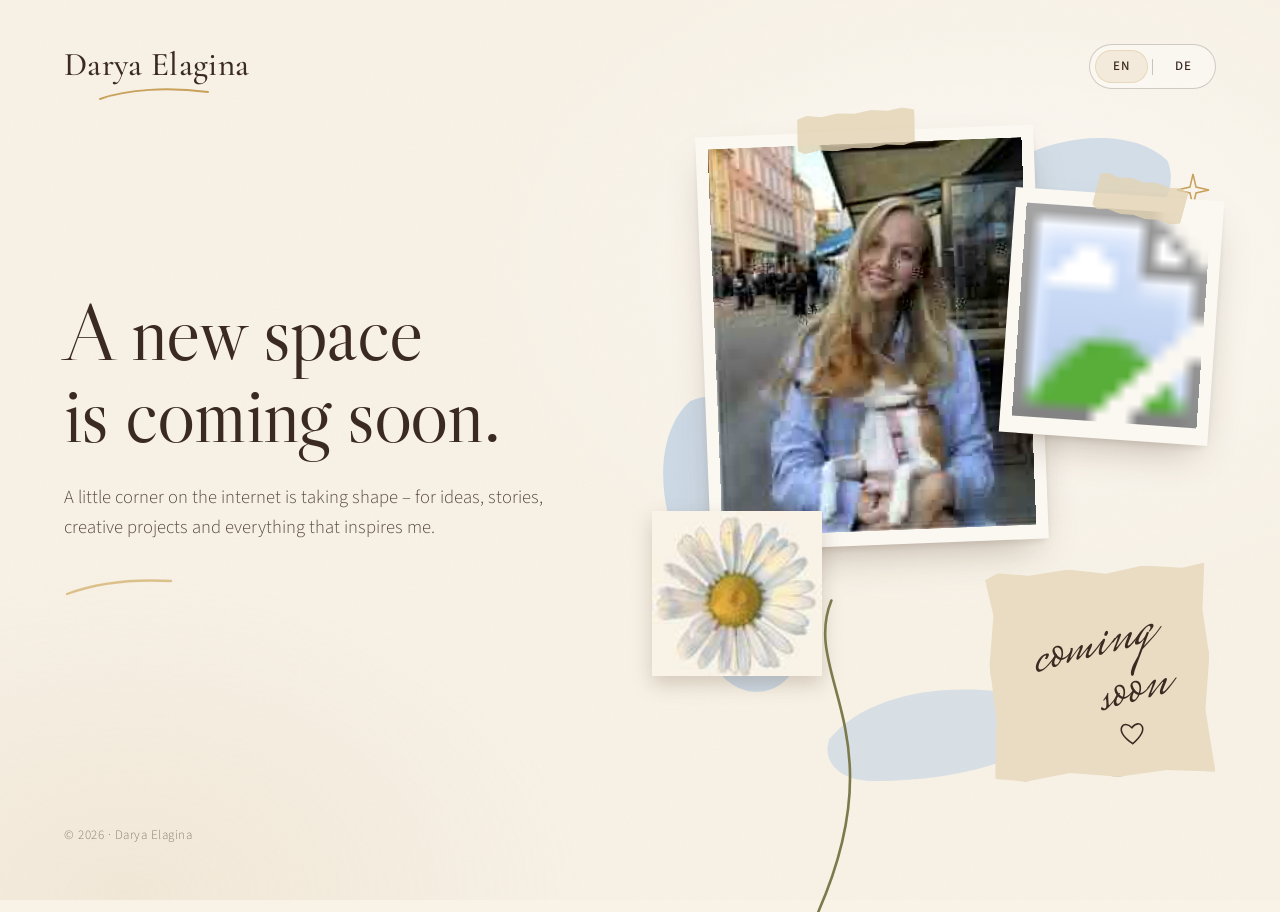
==== public/index.html @ 8dfcab56 "Use embedded SVG image assets" ====
<!doctype html>
<html lang="en">
<head>
<meta charset="utf-8">
<meta name="viewport" content="width=device-width,initial-scale=1">
<title>Darya Elagina — Coming soon</title>
<meta name="description" content="A new space by Darya Elagina is coming soon.">
<link rel="preconnect" href="https://fonts.googleapis.com">
<link rel="preconnect" href="https://fonts.gstatic.com" crossorigin>
<link href="https://fonts.googleapis.com/css2?family=Cormorant+Garamond:ital,wght@0,400;0,500;1,400&family=Libre+Caslon+Display&family=Mrs+Saint+Delafield&family=Source+Sans+3:wght@300;400;500&display=swap" rel="stylesheet">
<style>
:root{--paper:#f8f2e7;--paper2:#f3eadb;--ink:#3b2a22;--soft:#5a4a40;--gold:#c8a15a;--sky:#b9cde3;--kraft:#eadcc2;--shadow:0 18px 40px -14px rgba(70,45,25,.35),0 4px 10px -4px rgba(70,45,25,.18)}
*{box-sizing:border-box;margin:0;padding:0}html,body{min-height:100%}body{background:var(--paper);color:var(--ink);font-family:"Source Sans 3",system-ui,sans-serif;font-weight:300;overflow-x:hidden}body:before{content:"";position:fixed;inset:0;pointer-events:none;opacity:.45;background-image:url("data:image/svg+xml;utf8,<svg xmlns='http://www.w3.org/2000/svg' width='220' height='220'><filter id='n'><feTurbulence type='fractalNoise' baseFrequency='.85' numOctaves='3'/><feColorMatrix values='0 0 0 0 .45 0 0 0 0 .36 0 0 0 0 .26 0 0 0 .08 0'/></filter><rect width='100%' height='100%' filter='url(%23n)'/></svg>")}body:after{content:"";position:fixed;inset:0;pointer-events:none;background:radial-gradient(900px 600px at 78% 30%,rgba(255,255,255,.55),transparent 60%),radial-gradient(700px 500px at 10% 100%,rgba(214,190,150,.18),transparent 65%)}
.page{position:relative;z-index:1;min-height:100vh;max-width:1440px;margin:0 auto;padding:44px clamp(16px,5vw,72px) 56px;display:grid;grid-template-columns:minmax(0,1fr) minmax(0,1.05fr);grid-template-rows:auto 1fr auto;column-gap:clamp(24px,4vw,64px)}
header{grid-column:1/-1;display:flex;justify-content:space-between;align-items:flex-start}.logo{position:relative;font-family:"Cormorant Garamond",serif;font-weight:500;font-size:clamp(26px,2.6vw,36px);letter-spacing:.01em;color:var(--ink);text-decoration:none;display:inline-block;padding-bottom:18px}.logo svg{position:absolute;left:34px;bottom:0;width:112px;height:18px}.lang{display:flex;align-items:center;gap:4px;border:1px solid rgba(59,42,34,.22);border-radius:999px;padding:5px;background:rgba(255,255,255,.35);backdrop-filter:blur(4px)}.lang button{font:500 13px/1 "Source Sans 3",sans-serif;letter-spacing:.08em;color:var(--ink);background:transparent;border:0;border-radius:999px;padding:10px 18px;cursor:pointer}.lang button[aria-pressed="true"]{background:var(--paper2);box-shadow:inset 0 0 0 1px rgba(200,161,90,.25)}.sep{width:1px;height:16px;background:rgba(59,42,34,.25)}
.copy{align-self:center;padding:40px 0 60px;max-width:600px}h1{font-family:"Libre Caslon Display","Cormorant Garamond",serif;font-weight:400;font-size:clamp(46px,6.3vw,94px);line-height:1.02;letter-spacing:-.015em}.lead{margin-top:28px;font-size:clamp(17px,1.45vw,21px);line-height:1.6;color:var(--soft);max-width:30em}.swash{display:block;margin-top:34px;width:110px;height:22px}
.collage{position:relative;min-height:640px;align-self:stretch}.wash{position:absolute;pointer-events:none;filter:blur(.4px)}.wash.w1{left:0;top:40%;width:34%;height:46%}.wash.w2{right:6%;top:3%;width:40%;height:34%}.wash.w3{left:30%;bottom:2%;width:46%;height:18%}.photo{position:absolute;background:#fbf8f2;padding:12px 12px 14px;box-shadow:var(--shadow);transition:transform .4s ease}.photo:hover{transform:rotate(0deg) translateY(-5px)}.photo img{display:block;width:100%;height:100%;object-fit:cover}.photo.main{left:9%;top:4%;width:60%;aspect-ratio:525/643;transform:rotate(-2.2deg)}.photo.side{right:0;top:13%;width:37%;aspect-ratio:528/620;transform:rotate(4deg);z-index:2}.tape{position:absolute;height:38px;width:120px;background:rgba(226,211,178,.78);z-index:3;clip-path:polygon(2% 8%,10% 0,22% 7%,36% 1%,50% 6%,64% 0,78% 6%,90% 1%,100% 9%,98% 92%,88% 100%,74% 94%,60% 100%,46% 95%,32% 100%,18% 94%,6% 100%,0 90%)}.photo.main .tape{top:-20px;left:30%;transform:rotate(-3deg)}.photo.side .tape{top:-16px;right:18%;width:92px;transform:rotate(8deg)}
.note{position:absolute;right:1%;bottom:4%;width:34%;min-width:220px;aspect-ratio:1.05/1;background:var(--kraft);z-index:1;clip-path:polygon(0 3%,6% 0,20% 2%,38% 0,55% 3%,72% 0,90% 2%,100% 0,98% 22%,100% 45%,97% 70%,100% 100%,78% 98%,56% 100%,34% 97%,14% 100%,0 98%,2% 70%,0 44%,3% 20%);transform:rotate(-3deg);box-shadow:var(--shadow);display:flex;align-items:center;justify-content:center}.script{font-family:"Mrs Saint Delafield",cursive;font-size:clamp(58px,5.4vw,86px);line-height:.78;transform:rotate(-12deg);text-align:center}.script span{display:block}.script span+span{padding-left:.8em}.heart{position:absolute;right:30%;bottom:13%;width:30px;height:30px}.daisy{position:absolute;left:0;top:58%;width:170px;z-index:4;pointer-events:none}.daisy img{width:100%;display:block;filter:drop-shadow(0 8px 10px rgba(80,60,30,.22))}.stem{position:absolute;left:48%;top:52%;width:130%;height:190%;z-index:1;overflow:visible}.sparkle{position:absolute;right:1%;top:10%;width:34px;height:34px}
footer{grid-column:1/-1;align-self:end;font-size:13px;letter-spacing:.04em;color:rgba(59,42,34,.55);padding-top:20px}@media(max-width:1000px){.page{grid-template-columns:1fr;grid-template-rows:auto auto auto auto}.copy{padding:48px 0 24px;max-width:none}.collage{min-height:0;aspect-ratio:1/1.02;margin-top:10px}}@media(max-width:600px){.page{padding:24px 16px 32px}.lang button{padding:9px 14px}.logo svg{left:24px;width:90px}.collage{aspect-ratio:1/1.35}.photo.main{left:0;top:4%;width:72%}.photo.side{width:46%;top:30%}.note{width:52%;min-width:0;right:0;bottom:2%}.script{font-size:48px}.daisy{left:-2%;top:60%;width:110px}.wash.w1{left:-6%;width:50%}.sparkle{top:26%}}
</style></head><body><div class="page" id="page"><header><a class="logo" href="#" aria-label="Darya Elagina">Darya Elagina<svg viewBox="0 0 112 18" aria-hidden="true"><path d="M2 14 C30 4 70 2 110 7" fill="none" stroke="#c8a15a" stroke-width="2" stroke-linecap="round"/></svg></a><div class="lang" role="group" aria-label="Language"><button type="button" data-lang="en" aria-pressed="true">EN</button><span class="sep"></span><button type="button" data-lang="de" aria-pressed="false">DE</button></div></header><main class="copy"><h1 data-i18n="title">A new space<br>is coming soon.</h1><p class="lead" data-i18n="lead">A little corner on the internet is taking shape – for ideas, stories, creative projects and everything that inspires me.</p><svg class="swash" viewBox="0 0 110 22" aria-hidden="true"><path d="M3 18 C35 6 70 3 107 5" fill="none" stroke="#dcc08a" stroke-width="2.4" stroke-linecap="round"/></svg></main><section class="collage" aria-label="Photos"><svg class="wash w1" viewBox="0 0 300 380" preserveAspectRatio="none" aria-hidden="true"><path fill="#b9cde3" fill-opacity=".7" d="M60 20 C120 0 170 40 150 110 C135 170 210 220 230 290 C245 350 170 380 120 350 C70 320 90 250 50 200 C10 150 0 60 60 20Z"/></svg><svg class="wash w2" viewBox="0 0 300 260" preserveAspectRatio="none" aria-hidden="true"><path fill="#b9cde3" fill-opacity=".6" d="M40 60 C110 10 230 0 280 40 C300 80 250 120 200 140 C140 165 110 230 60 220 C20 210 0 110 40 60Z"/></svg><svg class="wash w3" viewBox="0 0 300 120" preserveAspectRatio="none" aria-hidden="true"><path fill="#b9cde3" fill-opacity=".5" d="M10 70 C60 20 180 10 290 40 C260 90 160 110 60 110 C20 110 0 90 10 70Z"/></svg><figure class="photo main"><span class="tape"></span><img src="./assets/img/photo-1.svg" alt="Darya with her dog in a city café"></figure><figure class="photo side"><span class="tape"></span><img src="./assets/img/photo-2.svg" alt="Darya in sunglasses"></figure><div class="note"><div class="script"><span data-i18n="note1">coming</span><span data-i18n="note2">soon</span></div><svg class="heart" viewBox="0 0 32 32" aria-hidden="true"><path d="M16 27 C6 19 3 14 5 9 C7 5 12 5 16 10 C20 5 25 5 27 9 C29 14 26 19 16 27Z" fill="none" stroke="#3b2a22" stroke-width="1.7"/></svg></div><div class="daisy"><img src="./assets/img/photo-3.svg" alt=""><svg class="stem" viewBox="0 0 220 360" aria-hidden="true"><path d="M95 4 C60 90 170 155 80 360" fill="none" stroke="#7c7a4d" stroke-width="3" stroke-linecap="round"/></svg></div><svg class="sparkle" viewBox="0 0 34 34" aria-hidden="true"><path d="M17 1 L20 14 L33 17 L20 20 L17 33 L14 20 L1 17 L14 14Z" fill="none" stroke="#c8a15a" stroke-width="1.5"/></svg></section><footer>© 2026 · Darya Elagina</footer></div><script>const t={en:{title:'A new space<br>is coming soon.',lead:'A little corner on the internet is taking shape – for ideas, stories, creative projects and everything that inspires me.',note1:'coming',note2:'soon'},de:{title:'Ein neuer Ort<br>entsteht gerade.',lead:'Eine kleine Ecke im Internet nimmt Form an – für Ideen, Geschichten, kreative Projekte und alles, was mich inspiriert.',note1:'bald',note2:'online'}};const p=document.getElementById('page');document.querySelectorAll('[data-lang]').forEach(b=>b.onclick=()=>{const l=b.dataset.lang;document.documentElement.lang=l;document.querySelectorAll('[data-lang]').forEach(x=>x.setAttribute('aria-pressed',x===b?'true':'false'));document.querySelectorAll('[data-i18n]').forEach(n=>{const k=n.dataset.i18n;if(t[l][k])n.innerHTML=t[l][k]})});</script></body></html>
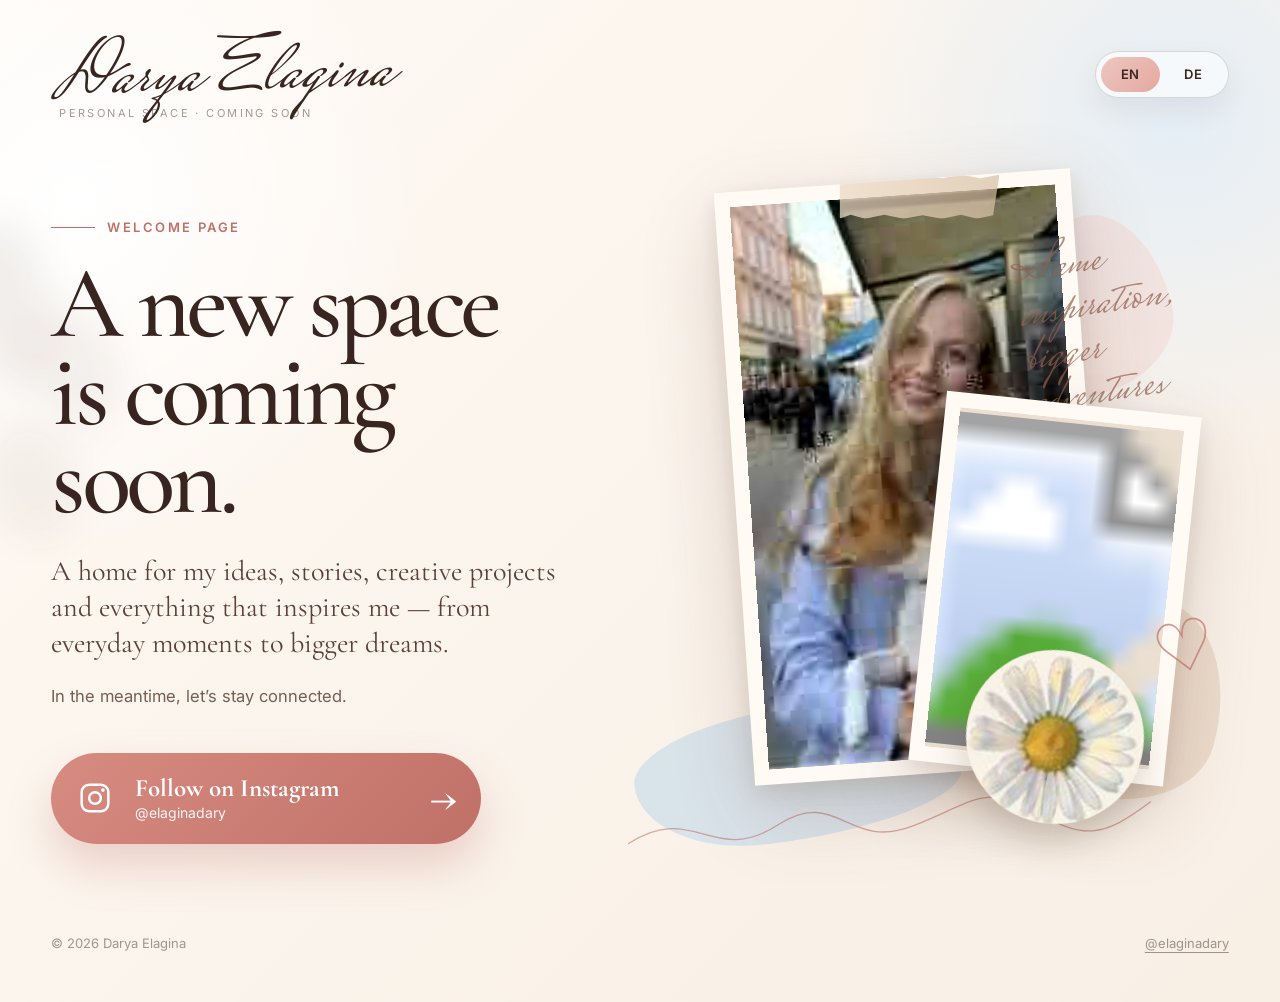
==== commit 91ababf5: "Publish new Darya Elagina welcome page" ====
--- a/public/index.html
+++ b/public/index.html
@@ -1,20 +1,16 @@
 <!doctype html>
-<html lang="en">
+<html lang='en'>
 <head>
-<meta charset="utf-8">
-<meta name="viewport" content="width=device-width,initial-scale=1">
+<meta charset='utf-8'>
+<meta name='viewport' content='width=device-width,initial-scale=1,viewport-fit=cover'>
 <title>Darya Elagina — Coming soon</title>
-<meta name="description" content="A new space by Darya Elagina is coming soon.">
-<link rel="preconnect" href="https://fonts.googleapis.com">
-<link rel="preconnect" href="https://fonts.gstatic.com" crossorigin>
-<link href="https://fonts.googleapis.com/css2?family=Cormorant+Garamond:ital,wght@0,400;0,500;1,400&family=Libre+Caslon+Display&family=Mrs+Saint+Delafield&family=Source+Sans+3:wght@300;400;500&display=swap" rel="stylesheet">
+<meta name='description' content='A new personal space by Darya Elagina is coming soon. Follow @elaginadary on Instagram.'>
+<meta name='theme-color' content='#fbf4ec'>
+<link rel='canonical' href='https://elaginadary.com/'>
+<link rel='preconnect' href='https://fonts.googleapis.com'>
+<link rel='preconnect' href='https://fonts.gstatic.com' crossorigin>
+<link href='https://fonts.googleapis.com/css2?family=Cormorant+Garamond:wght@400;500;600&family=Inter:wght@400;500;600&family=Mrs+Saint+Delafield&display=swap' rel='stylesheet'>
 <style>
-:root{--paper:#f8f2e7;--paper2:#f3eadb;--ink:#3b2a22;--soft:#5a4a40;--gold:#c8a15a;--sky:#b9cde3;--kraft:#eadcc2;--shadow:0 18px 40px -14px rgba(70,45,25,.35),0 4px 10px -4px rgba(70,45,25,.18)}
-*{box-sizing:border-box;margin:0;padding:0}html,body{min-height:100%}body{background:var(--paper);color:var(--ink);font-family:"Source Sans 3",system-ui,sans-serif;font-weight:300;overflow-x:hidden}body:before{content:"";position:fixed;inset:0;pointer-events:none;opacity:.45;background-image:url("data:image/svg+xml;utf8,<svg xmlns='http://www.w3.org/2000/svg' width='220' height='220'><filter id='n'><feTurbulence type='fractalNoise' baseFrequency='.85' numOctaves='3'/><feColorMatrix values='0 0 0 0 .45 0 0 0 0 .36 0 0 0 0 .26 0 0 0 .08 0'/></filter><rect width='100%' height='100%' filter='url(%23n)'/></svg>")}body:after{content:"";position:fixed;inset:0;pointer-events:none;background:radial-gradient(900px 600px at 78% 30%,rgba(255,255,255,.55),transparent 60%),radial-gradient(700px 500px at 10% 100%,rgba(214,190,150,.18),transparent 65%)}
-.page{position:relative;z-index:1;min-height:100vh;max-width:1440px;margin:0 auto;padding:44px clamp(16px,5vw,72px) 56px;display:grid;grid-template-columns:minmax(0,1fr) minmax(0,1.05fr);grid-template-rows:auto 1fr auto;column-gap:clamp(24px,4vw,64px)}
-header{grid-column:1/-1;display:flex;justify-content:space-between;align-items:flex-start}.logo{position:relative;font-family:"Cormorant Garamond",serif;font-weight:500;font-size:clamp(26px,2.6vw,36px);letter-spacing:.01em;color:var(--ink);text-decoration:none;display:inline-block;padding-bottom:18px}.logo svg{position:absolute;left:34px;bottom:0;width:112px;height:18px}.lang{display:flex;align-items:center;gap:4px;border:1px solid rgba(59,42,34,.22);border-radius:999px;padding:5px;background:rgba(255,255,255,.35);backdrop-filter:blur(4px)}.lang button{font:500 13px/1 "Source Sans 3",sans-serif;letter-spacing:.08em;color:var(--ink);background:transparent;border:0;border-radius:999px;padding:10px 18px;cursor:pointer}.lang button[aria-pressed="true"]{background:var(--paper2);box-shadow:inset 0 0 0 1px rgba(200,161,90,.25)}.sep{width:1px;height:16px;background:rgba(59,42,34,.25)}
-.copy{align-self:center;padding:40px 0 60px;max-width:600px}h1{font-family:"Libre Caslon Display","Cormorant Garamond",serif;font-weight:400;font-size:clamp(46px,6.3vw,94px);line-height:1.02;letter-spacing:-.015em}.lead{margin-top:28px;font-size:clamp(17px,1.45vw,21px);line-height:1.6;color:var(--soft);max-width:30em}.swash{display:block;margin-top:34px;width:110px;height:22px}
-.collage{position:relative;min-height:640px;align-self:stretch}.wash{position:absolute;pointer-events:none;filter:blur(.4px)}.wash.w1{left:0;top:40%;width:34%;height:46%}.wash.w2{right:6%;top:3%;width:40%;height:34%}.wash.w3{left:30%;bottom:2%;width:46%;height:18%}.photo{position:absolute;background:#fbf8f2;padding:12px 12px 14px;box-shadow:var(--shadow);transition:transform .4s ease}.photo:hover{transform:rotate(0deg) translateY(-5px)}.photo img{display:block;width:100%;height:100%;object-fit:cover}.photo.main{left:9%;top:4%;width:60%;aspect-ratio:525/643;transform:rotate(-2.2deg)}.photo.side{right:0;top:13%;width:37%;aspect-ratio:528/620;transform:rotate(4deg);z-index:2}.tape{position:absolute;height:38px;width:120px;background:rgba(226,211,178,.78);z-index:3;clip-path:polygon(2% 8%,10% 0,22% 7%,36% 1%,50% 6%,64% 0,78% 6%,90% 1%,100% 9%,98% 92%,88% 100%,74% 94%,60% 100%,46% 95%,32% 100%,18% 94%,6% 100%,0 90%)}.photo.main .tape{top:-20px;left:30%;transform:rotate(-3deg)}.photo.side .tape{top:-16px;right:18%;width:92px;transform:rotate(8deg)}
-.note{position:absolute;right:1%;bottom:4%;width:34%;min-width:220px;aspect-ratio:1.05/1;background:var(--kraft);z-index:1;clip-path:polygon(0 3%,6% 0,20% 2%,38% 0,55% 3%,72% 0,90% 2%,100% 0,98% 22%,100% 45%,97% 70%,100% 100%,78% 98%,56% 100%,34% 97%,14% 100%,0 98%,2% 70%,0 44%,3% 20%);transform:rotate(-3deg);box-shadow:var(--shadow);display:flex;align-items:center;justify-content:center}.script{font-family:"Mrs Saint Delafield",cursive;font-size:clamp(58px,5.4vw,86px);line-height:.78;transform:rotate(-12deg);text-align:center}.script span{display:block}.script span+span{padding-left:.8em}.heart{position:absolute;right:30%;bottom:13%;width:30px;height:30px}.daisy{position:absolute;left:0;top:58%;width:170px;z-index:4;pointer-events:none}.daisy img{width:100%;display:block;filter:drop-shadow(0 8px 10px rgba(80,60,30,.22))}.stem{position:absolute;left:48%;top:52%;width:130%;height:190%;z-index:1;overflow:visible}.sparkle{position:absolute;right:1%;top:10%;width:34px;height:34px}
-footer{grid-column:1/-1;align-self:end;font-size:13px;letter-spacing:.04em;color:rgba(59,42,34,.55);padding-top:20px}@media(max-width:1000px){.page{grid-template-columns:1fr;grid-template-rows:auto auto auto auto}.copy{padding:48px 0 24px;max-width:none}.collage{min-height:0;aspect-ratio:1/1.02;margin-top:10px}}@media(max-width:600px){.page{padding:24px 16px 32px}.lang button{padding:9px 14px}.logo svg{left:24px;width:90px}.collage{aspect-ratio:1/1.35}.photo.main{left:0;top:4%;width:72%}.photo.side{width:46%;top:30%}.note{width:52%;min-width:0;right:0;bottom:2%}.script{font-size:48px}.daisy{left:-2%;top:60%;width:110px}.wash.w1{left:-6%;width:50%}.sparkle{top:26%}}
-</style></head><body><div class="page" id="page"><header><a class="logo" href="#" aria-label="Darya Elagina">Darya Elagina<svg viewBox="0 0 112 18" aria-hidden="true"><path d="M2 14 C30 4 70 2 110 7" fill="none" stroke="#c8a15a" stroke-width="2" stroke-linecap="round"/></svg></a><div class="lang" role="group" aria-label="Language"><button type="button" data-lang="en" aria-pressed="true">EN</button><span class="sep"></span><button type="button" data-lang="de" aria-pressed="false">DE</button></div></header><main class="copy"><h1 data-i18n="title">A new space<br>is coming soon.</h1><p class="lead" data-i18n="lead">A little corner on the internet is taking shape – for ideas, stories, creative projects and everything that inspires me.</p><svg class="swash" viewBox="0 0 110 22" aria-hidden="true"><path d="M3 18 C35 6 70 3 107 5" fill="none" stroke="#dcc08a" stroke-width="2.4" stroke-linecap="round"/></svg></main><section class="collage" aria-label="Photos"><svg class="wash w1" viewBox="0 0 300 380" preserveAspectRatio="none" aria-hidden="true"><path fill="#b9cde3" fill-opacity=".7" d="M60 20 C120 0 170 40 150 110 C135 170 210 220 230 290 C245 350 170 380 120 350 C70 320 90 250 50 200 C10 150 0 60 60 20Z"/></svg><svg class="wash w2" viewBox="0 0 300 260" preserveAspectRatio="none" aria-hidden="true"><path fill="#b9cde3" fill-opacity=".6" d="M40 60 C110 10 230 0 280 40 C300 80 250 120 200 140 C140 165 110 230 60 220 C20 210 0 110 40 60Z"/></svg><svg class="wash w3" viewBox="0 0 300 120" preserveAspectRatio="none" aria-hidden="true"><path fill="#b9cde3" fill-opacity=".5" d="M10 70 C60 20 180 10 290 40 C260 90 160 110 60 110 C20 110 0 90 10 70Z"/></svg><figure class="photo main"><span class="tape"></span><img src="./assets/img/photo-1.svg" alt="Darya with her dog in a city café"></figure><figure class="photo side"><span class="tape"></span><img src="./assets/img/photo-2.svg" alt="Darya in sunglasses"></figure><div class="note"><div class="script"><span data-i18n="note1">coming</span><span data-i18n="note2">soon</span></div><svg class="heart" viewBox="0 0 32 32" aria-hidden="true"><path d="M16 27 C6 19 3 14 5 9 C7 5 12 5 16 10 C20 5 25 5 27 9 C29 14 26 19 16 27Z" fill="none" stroke="#3b2a22" stroke-width="1.7"/></svg></div><div class="daisy"><img src="./assets/img/photo-3.svg" alt=""><svg class="stem" viewBox="0 0 220 360" aria-hidden="true"><path d="M95 4 C60 90 170 155 80 360" fill="none" stroke="#7c7a4d" stroke-width="3" stroke-linecap="round"/></svg></div><svg class="sparkle" viewBox="0 0 34 34" aria-hidden="true"><path d="M17 1 L20 14 L33 17 L20 20 L17 33 L14 20 L1 17 L14 14Z" fill="none" stroke="#c8a15a" stroke-width="1.5"/></svg></section><footer>© 2026 · Darya Elagina</footer></div><script>const t={en:{title:'A new space<br>is coming soon.',lead:'A little corner on the internet is taking shape – for ideas, stories, creative projects and everything that inspires me.',note1:'coming',note2:'soon'},de:{title:'Ein neuer Ort<br>entsteht gerade.',lead:'Eine kleine Ecke im Internet nimmt Form an – für Ideen, Geschichten, kreative Projekte und alles, was mich inspiriert.',note1:'bald',note2:'online'}};const p=document.getElementById('page');document.querySelectorAll('[data-lang]').forEach(b=>b.onclick=()=>{const l=b.dataset.lang;document.documentElement.lang=l;document.querySelectorAll('[data-lang]').forEach(x=>x.setAttribute('aria-pressed',x===b?'true':'false'));document.querySelectorAll('[data-i18n]').forEach(n=>{const k=n.dataset.i18n;if(t[l][k])n.innerHTML=t[l][k]})});</script></body></html>+:root{--cream:#fbf4ec;--paper:#fffaf4;--ink:#39251f;--muted:#765f55;--rose:#d88b80;--rose2:#bf7168;--blue:#c9dbea;--tan:#dfc7b2;--yellow:#e0ad2e;--shadow:0 28px 80px rgba(89,57,38,.2),0 8px 22px rgba(89,57,38,.12)}*{box-sizing:border-box}html,body{min-height:100%;margin:0}body{font-family:Inter,system-ui,sans-serif;color:var(--ink);background:radial-gradient(circle at 6% 20%,#fff 0,transparent 24%),radial-gradient(circle at 92% 12%,#e5eef6 0,transparent 23%),linear-gradient(135deg,#fffaf5 0%,#fbf4ec 50%,#f8efe5 100%);overflow-x:hidden}.page{position:relative;min-height:100vh;max-width:1440px;margin:auto;padding:clamp(24px,4vw,56px);display:grid;grid-template-rows:auto 1fr auto;gap:clamp(22px,4vh,44px)}.page:before{content:'';position:fixed;left:-90px;top:24%;width:300px;height:440px;background:radial-gradient(ellipse at 45% 15%,rgba(72,54,41,.13) 0 18%,transparent 19%),radial-gradient(ellipse at 62% 36%,rgba(72,54,41,.1) 0 15%,transparent 16%),radial-gradient(ellipse at 37% 58%,rgba(72,54,41,.09) 0 17%,transparent 18%);filter:blur(18px);transform:rotate(-16deg);opacity:.56;pointer-events:none}header{position:relative;z-index:4;display:flex;justify-content:space-between;gap:20px;align-items:flex-start}.brand{text-decoration:none;color:var(--ink)}.script-logo{display:block;font-family:'Mrs Saint Delafield',cursive;font-size:clamp(54px,6vw,92px);line-height:.72;transform:rotate(-1.5deg)}.sub{display:block;margin-left:8px;font-size:11px;letter-spacing:.22em;text-transform:uppercase;color:rgba(57,37,31,.46)}.lang{display:flex;gap:4px;padding:5px;border:1px solid rgba(57,37,31,.16);border-radius:999px;background:rgba(255,255,255,.6);box-shadow:0 12px 28px rgba(70,45,30,.08);backdrop-filter:blur(12px)}.lang button{border:0;border-radius:999px;padding:11px 20px;background:transparent;color:var(--ink);font:600 13px/1 Inter,sans-serif;letter-spacing:.06em;cursor:pointer}.lang button[aria-pressed=true]{background:linear-gradient(135deg,#edc7c0,#e4a89f)}main{position:relative;z-index:1;display:grid;grid-template-columns:minmax(0,.92fr) minmax(460px,1.08fr);gap:clamp(28px,6vw,84px);align-items:center}.copy{max-width:650px}.eyebrow{display:inline-flex;align-items:center;gap:12px;margin:0 0 24px;color:var(--rose2);font-size:13px;font-weight:600;letter-spacing:.19em;text-transform:uppercase}.eyebrow:before{content:'';width:44px;height:1px;background:currentColor}h1{margin:0;font-family:'Cormorant Garamond',Georgia,serif;font-weight:500;font-size:clamp(60px,8vw,126px);line-height:.86;letter-spacing:-.045em;text-wrap:balance}.lead{margin:30px 0 0;max-width:540px;font-family:'Cormorant Garamond',Georgia,serif;font-size:clamp(23px,2.2vw,31px);line-height:1.28;color:#5a4038}.note{margin:22px 0 0;color:var(--muted);font-size:clamp(15px,1.3vw,18px);line-height:1.65}.cta{margin-top:42px;display:inline-grid;grid-template-columns:auto 1fr auto;align-items:center;gap:20px;min-width:min(430px,100%);padding:20px 24px;border-radius:999px;color:#fff;text-decoration:none;background:linear-gradient(135deg,var(--rose),var(--rose2));box-shadow:0 22px 44px rgba(191,113,104,.28);transition:.22s}.cta:hover{transform:translateY(-3px);box-shadow:0 28px 58px rgba(191,113,104,.34)}.cta svg{width:40px;height:40px}.cta strong{display:block;font-family:'Cormorant Garamond',Georgia,serif;font-size:25px;line-height:1.05}.cta span span{display:block;margin-top:3px;font-size:14px;opacity:.92}.arrow{font-family:'Cormorant Garamond',Georgia,serif;font-size:42px}.collage{position:relative;min-height:clamp(540px,58vw,760px);isolation:isolate}.wash{position:absolute;border-radius:56% 44% 62% 38%/45% 61% 39% 55%;opacity:.84;z-index:0}.blue{left:0;bottom:8%;width:55%;height:18%;background:rgba(201,219,234,.78);transform:rotate(-7deg)}.tan{right:1%;bottom:13%;width:32%;height:28%;background:rgba(223,199,178,.64);transform:rotate(16deg)}.rose{right:10%;top:8%;width:26%;height:24%;background:rgba(241,211,205,.55);transform:rotate(-12deg)}.photo{position:absolute;background:#fffaf4;padding:clamp(10px,1.2vw,18px);box-shadow:var(--shadow);overflow:hidden}.photo img{display:block;width:100%;height:100%;object-fit:cover;background:#eadfd0}.main-photo{z-index:2;left:10%;top:1%;width:min(60%,520px);height:min(80%,640px);transform:rotate(-4deg)}.main-photo img{object-position:50% 47%}.side-photo{z-index:3;right:1%;top:31%;width:min(43%,390px);height:min(50%,430px);transform:rotate(6deg)}.side-photo img{object-position:54% 33%}.tape{position:absolute;z-index:5;width:160px;height:44px;background:linear-gradient(90deg,rgba(235,218,195,.75),rgba(215,192,164,.72));top:-4px;left:35%;border-radius:2px;box-shadow:0 4px 10px rgba(61,38,25,.09);clip-path:polygon(0 10%,8% 0,17% 9%,27% 0,39% 8%,52% 0,64% 8%,76% 0,88% 8%,100% 0,96% 92%,86% 100%,76% 91%,64% 100%,52% 92%,40% 100%,28% 91%,16% 100%,7% 91%,0 100%);transform:rotate(4deg)}.daisy{position:absolute;z-index:6;left:49%;bottom:8%;width:min(30%,230px);transform:rotate(11deg);filter:drop-shadow(0 18px 18px rgba(70,45,25,.2));pointer-events:none}.daisy img{width:100%;display:block;border-radius:50%}.hand{position:absolute;z-index:2;right:4%;top:11%;max-width:180px;font-family:'Mrs Saint Delafield',cursive;font-size:clamp(34px,4vw,54px);line-height:.86;color:rgba(145,96,78,.72);transform:rotate(-9deg)}.heart{position:absolute;z-index:4;right:2%;bottom:28%;color:var(--rose2);font-family:'Cormorant Garamond',Georgia,serif;font-size:70px;opacity:.72;transform:rotate(-14deg)}.squiggle{position:absolute;z-index:1;left:-2%;bottom:2%;width:90%;height:120px;overflow:visible;opacity:.58}.squiggle path{stroke:var(--rose2);stroke-width:2;fill:none;stroke-linecap:round}footer{position:relative;z-index:2;color:rgba(57,37,31,.46);font-size:13px;display:flex;justify-content:space-between;gap:16px;flex-wrap:wrap}footer a{color:inherit;text-underline-offset:4px}@media(max-width:980px){main{grid-template-columns:1fr}.collage{min-height:680px}.photo.main-photo{left:5%;width:62%;height:72%}.photo.side-photo{right:2%;top:34%;width:46%}.hand{right:4%;top:5%}}@media(max-width:620px){.page{padding:24px 18px 34px}.script-logo{font-size:54px}.sub{display:none}.lang button{padding:10px 15px}h1{font-size:clamp(56px,18vw,86px)}.lead{font-size:23px}.cta{width:100%;min-width:0;gap:14px;padding:17px 19px}.cta svg{width:34px;height:34px}.cta strong{font-size:22px}.collage{min-height:560px}.photo.main-photo{left:0;top:4%;width:73%;height:70%}.photo.side-photo{width:50%;height:42%;right:0;top:36%}.daisy{width:34%;left:43%;bottom:7%}.hand{display:none}.heart{font-size:52px;right:2%;bottom:22%}}
+</style>
+</head><body><div class='page' id='page'><header><a class='brand' href='/' aria-label='Darya Elagina'><span class='script-logo'>Darya Elagina</span><span class='sub' data-i18n='brand'>Personal space · coming soon</span></a><div class='lang' role='group' aria-label='Language'><button type='button' data-lang='en' aria-pressed='true'>EN</button><button type='button' data-lang='de' aria-pressed='false'>DE</button></div></header><main><section class='copy'><p class='eyebrow' data-i18n='eyebrow'>Welcome page</p><h1 data-i18n='headline'>A new space<br>is coming soon.</h1><p class='lead' data-i18n='lead'>A home for my ideas, stories, creative projects and everything that inspires me — from everyday moments to bigger dreams.</p><p class='note' data-i18n='note'>In the meantime, let’s stay connected.</p><a class='cta' href='https://www.instagram.com/elaginadary/' target='_blank' rel='noopener noreferrer' aria-label='Follow Darya Elagina on Instagram'><svg viewBox='0 0 48 48' aria-hidden='true' fill='none'><rect x='8' y='8' width='32' height='32' rx='9' stroke='currentColor' stroke-width='3'/><circle cx='24' cy='24' r='7' stroke='currentColor' stroke-width='3'/><circle cx='33.5' cy='14.5' r='2.2' fill='currentColor'/></svg><span><strong data-i18n='ctaTitle'>Follow on Instagram</strong><span>@elaginadary</span></span><b class='arrow'>→</b></a></section><section class='collage' aria-label='Photo collage'><div class='wash blue'></div><div class='wash tan'></div><div class='wash rose'></div><figure class='photo main-photo'><span class='tape'></span><img src='./assets/img/photo-1.svg' alt='Darya smiling while holding a small dog outdoors'></figure><figure class='photo side-photo'><img src='./assets/img/photo-2.svg' alt='Darya smiling and lifting sunglasses'></figure><figure class='daisy'><img src='./assets/img/photo-3.svg' alt='Daisy flower'></figure><div class='hand' data-i18n='hand'>Same inspiration,<br>bigger adventures<br>soon...</div><div class='heart'>♡</div><svg class='squiggle' viewBox='0 0 820 160' aria-hidden='true'><path d='M10 110 C110 45 140 145 238 82 C331 22 345 122 446 83 C542 46 550 18 630 60 C708 103 735 103 810 46'/></svg></section></main><footer><span>© 2026 Darya Elagina</span><a href='https://www.instagram.com/elaginadary/' target='_blank' rel='noopener noreferrer'>@elaginadary</a></footer></div><script>const tr={en:{brand:'Personal space · coming soon',eyebrow:'Welcome page',headline:'A new space<br>is coming soon.',lead:'A home for my ideas, stories, creative projects and everything that inspires me — from everyday moments to bigger dreams.',note:'In the meantime, let’s stay connected.',ctaTitle:'Follow on Instagram',hand:'Same inspiration,<br>bigger adventures<br>soon...'},de:{brand:'Persönlicher Raum · bald online',eyebrow:'Willkommensseite',headline:'Ein neuer Ort<br>entsteht bald.',lead:'Ein Zuhause für meine Ideen, Geschichten, kreative Projekte und alles, was mich inspiriert — von kleinen Alltagsmomenten bis zu größeren Träumen.',note:'Bis dahin bleiben wir verbunden.',ctaTitle:'Auf Instagram folgen',hand:'Gleiche Inspiration,<br>größere Abenteuer<br>bald...'}};document.querySelectorAll('[data-lang]').forEach(b=>b.onclick=()=>{let l=b.dataset.lang;document.documentElement.lang=l;document.querySelectorAll('[data-lang]').forEach(x=>x.setAttribute('aria-pressed',x.dataset.lang===l));document.querySelectorAll('[data-i18n]').forEach(n=>{let k=n.dataset.i18n;if(tr[l][k])n.innerHTML=tr[l][k]})});</script></body></html>
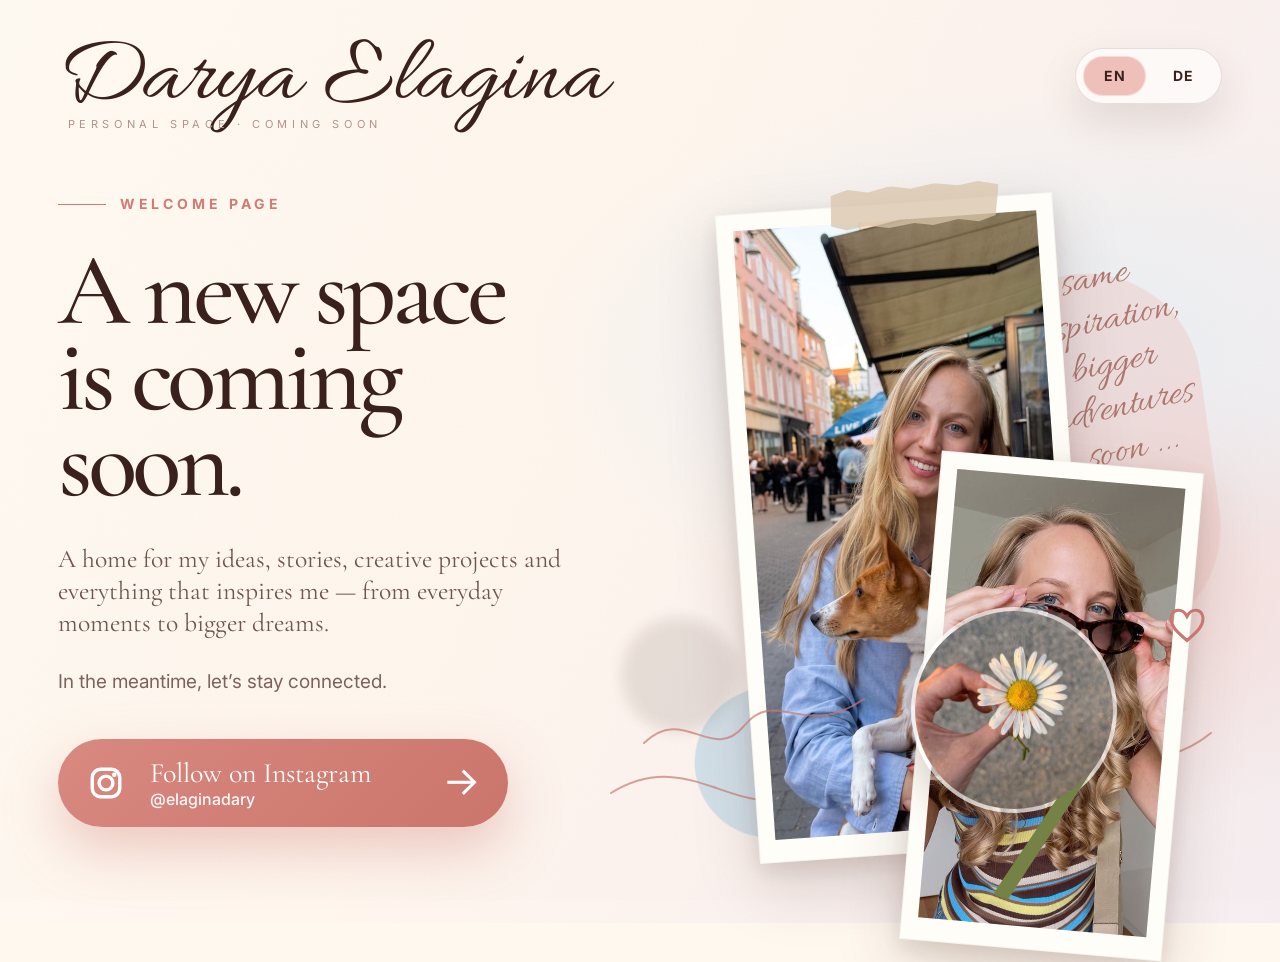
==== commit 10ccef54: "Add files via upload" ====
--- a/public/index.html
+++ b/public/index.html
@@ -1,16 +1,90 @@
 <!doctype html>
-<html lang='en'>
+<html lang="en">
 <head>
-<meta charset='utf-8'>
-<meta name='viewport' content='width=device-width,initial-scale=1,viewport-fit=cover'>
+<meta charset="utf-8">
+<meta name="viewport" content="width=device-width, initial-scale=1">
 <title>Darya Elagina — Coming soon</title>
-<meta name='description' content='A new personal space by Darya Elagina is coming soon. Follow @elaginadary on Instagram.'>
-<meta name='theme-color' content='#fbf4ec'>
-<link rel='canonical' href='https://elaginadary.com/'>
-<link rel='preconnect' href='https://fonts.googleapis.com'>
-<link rel='preconnect' href='https://fonts.gstatic.com' crossorigin>
-<link href='https://fonts.googleapis.com/css2?family=Cormorant+Garamond:wght@400;500;600&family=Inter:wght@400;500;600&family=Mrs+Saint+Delafield&display=swap' rel='stylesheet'>
+<meta name="description" content="A new personal space by Darya Elagina is coming soon.">
+<meta property="og:title" content="Darya Elagina — Coming soon">
+<meta property="og:description" content="A new personal space by Darya Elagina is coming soon.">
+<meta property="og:type" content="website">
+<meta name="theme-color" content="#f8efe7">
+<link rel="preconnect" href="https://fonts.googleapis.com">
+<link rel="preconnect" href="https://fonts.gstatic.com" crossorigin>
+<link href="https://fonts.googleapis.com/css2?family=Allura&family=Cormorant+Garamond:wght@400;500;600&family=Inter:wght@400;500;600;700&display=swap" rel="stylesheet">
 <style>
-:root{--cream:#fbf4ec;--paper:#fffaf4;--ink:#39251f;--muted:#765f55;--rose:#d88b80;--rose2:#bf7168;--blue:#c9dbea;--tan:#dfc7b2;--yellow:#e0ad2e;--shadow:0 28px 80px rgba(89,57,38,.2),0 8px 22px rgba(89,57,38,.12)}*{box-sizing:border-box}html,body{min-height:100%;margin:0}body{font-family:Inter,system-ui,sans-serif;color:var(--ink);background:radial-gradient(circle at 6% 20%,#fff 0,transparent 24%),radial-gradient(circle at 92% 12%,#e5eef6 0,transparent 23%),linear-gradient(135deg,#fffaf5 0%,#fbf4ec 50%,#f8efe5 100%);overflow-x:hidden}.page{position:relative;min-height:100vh;max-width:1440px;margin:auto;padding:clamp(24px,4vw,56px);display:grid;grid-template-rows:auto 1fr auto;gap:clamp(22px,4vh,44px)}.page:before{content:'';position:fixed;left:-90px;top:24%;width:300px;height:440px;background:radial-gradient(ellipse at 45% 15%,rgba(72,54,41,.13) 0 18%,transparent 19%),radial-gradient(ellipse at 62% 36%,rgba(72,54,41,.1) 0 15%,transparent 16%),radial-gradient(ellipse at 37% 58%,rgba(72,54,41,.09) 0 17%,transparent 18%);filter:blur(18px);transform:rotate(-16deg);opacity:.56;pointer-events:none}header{position:relative;z-index:4;display:flex;justify-content:space-between;gap:20px;align-items:flex-start}.brand{text-decoration:none;color:var(--ink)}.script-logo{display:block;font-family:'Mrs Saint Delafield',cursive;font-size:clamp(54px,6vw,92px);line-height:.72;transform:rotate(-1.5deg)}.sub{display:block;margin-left:8px;font-size:11px;letter-spacing:.22em;text-transform:uppercase;color:rgba(57,37,31,.46)}.lang{display:flex;gap:4px;padding:5px;border:1px solid rgba(57,37,31,.16);border-radius:999px;background:rgba(255,255,255,.6);box-shadow:0 12px 28px rgba(70,45,30,.08);backdrop-filter:blur(12px)}.lang button{border:0;border-radius:999px;padding:11px 20px;background:transparent;color:var(--ink);font:600 13px/1 Inter,sans-serif;letter-spacing:.06em;cursor:pointer}.lang button[aria-pressed=true]{background:linear-gradient(135deg,#edc7c0,#e4a89f)}main{position:relative;z-index:1;display:grid;grid-template-columns:minmax(0,.92fr) minmax(460px,1.08fr);gap:clamp(28px,6vw,84px);align-items:center}.copy{max-width:650px}.eyebrow{display:inline-flex;align-items:center;gap:12px;margin:0 0 24px;color:var(--rose2);font-size:13px;font-weight:600;letter-spacing:.19em;text-transform:uppercase}.eyebrow:before{content:'';width:44px;height:1px;background:currentColor}h1{margin:0;font-family:'Cormorant Garamond',Georgia,serif;font-weight:500;font-size:clamp(60px,8vw,126px);line-height:.86;letter-spacing:-.045em;text-wrap:balance}.lead{margin:30px 0 0;max-width:540px;font-family:'Cormorant Garamond',Georgia,serif;font-size:clamp(23px,2.2vw,31px);line-height:1.28;color:#5a4038}.note{margin:22px 0 0;color:var(--muted);font-size:clamp(15px,1.3vw,18px);line-height:1.65}.cta{margin-top:42px;display:inline-grid;grid-template-columns:auto 1fr auto;align-items:center;gap:20px;min-width:min(430px,100%);padding:20px 24px;border-radius:999px;color:#fff;text-decoration:none;background:linear-gradient(135deg,var(--rose),var(--rose2));box-shadow:0 22px 44px rgba(191,113,104,.28);transition:.22s}.cta:hover{transform:translateY(-3px);box-shadow:0 28px 58px rgba(191,113,104,.34)}.cta svg{width:40px;height:40px}.cta strong{display:block;font-family:'Cormorant Garamond',Georgia,serif;font-size:25px;line-height:1.05}.cta span span{display:block;margin-top:3px;font-size:14px;opacity:.92}.arrow{font-family:'Cormorant Garamond',Georgia,serif;font-size:42px}.collage{position:relative;min-height:clamp(540px,58vw,760px);isolation:isolate}.wash{position:absolute;border-radius:56% 44% 62% 38%/45% 61% 39% 55%;opacity:.84;z-index:0}.blue{left:0;bottom:8%;width:55%;height:18%;background:rgba(201,219,234,.78);transform:rotate(-7deg)}.tan{right:1%;bottom:13%;width:32%;height:28%;background:rgba(223,199,178,.64);transform:rotate(16deg)}.rose{right:10%;top:8%;width:26%;height:24%;background:rgba(241,211,205,.55);transform:rotate(-12deg)}.photo{position:absolute;background:#fffaf4;padding:clamp(10px,1.2vw,18px);box-shadow:var(--shadow);overflow:hidden}.photo img{display:block;width:100%;height:100%;object-fit:cover;background:#eadfd0}.main-photo{z-index:2;left:10%;top:1%;width:min(60%,520px);height:min(80%,640px);transform:rotate(-4deg)}.main-photo img{object-position:50% 47%}.side-photo{z-index:3;right:1%;top:31%;width:min(43%,390px);height:min(50%,430px);transform:rotate(6deg)}.side-photo img{object-position:54% 33%}.tape{position:absolute;z-index:5;width:160px;height:44px;background:linear-gradient(90deg,rgba(235,218,195,.75),rgba(215,192,164,.72));top:-4px;left:35%;border-radius:2px;box-shadow:0 4px 10px rgba(61,38,25,.09);clip-path:polygon(0 10%,8% 0,17% 9%,27% 0,39% 8%,52% 0,64% 8%,76% 0,88% 8%,100% 0,96% 92%,86% 100%,76% 91%,64% 100%,52% 92%,40% 100%,28% 91%,16% 100%,7% 91%,0 100%);transform:rotate(4deg)}.daisy{position:absolute;z-index:6;left:49%;bottom:8%;width:min(30%,230px);transform:rotate(11deg);filter:drop-shadow(0 18px 18px rgba(70,45,25,.2));pointer-events:none}.daisy img{width:100%;display:block;border-radius:50%}.hand{position:absolute;z-index:2;right:4%;top:11%;max-width:180px;font-family:'Mrs Saint Delafield',cursive;font-size:clamp(34px,4vw,54px);line-height:.86;color:rgba(145,96,78,.72);transform:rotate(-9deg)}.heart{position:absolute;z-index:4;right:2%;bottom:28%;color:var(--rose2);font-family:'Cormorant Garamond',Georgia,serif;font-size:70px;opacity:.72;transform:rotate(-14deg)}.squiggle{position:absolute;z-index:1;left:-2%;bottom:2%;width:90%;height:120px;overflow:visible;opacity:.58}.squiggle path{stroke:var(--rose2);stroke-width:2;fill:none;stroke-linecap:round}footer{position:relative;z-index:2;color:rgba(57,37,31,.46);font-size:13px;display:flex;justify-content:space-between;gap:16px;flex-wrap:wrap}footer a{color:inherit;text-underline-offset:4px}@media(max-width:980px){main{grid-template-columns:1fr}.collage{min-height:680px}.photo.main-photo{left:5%;width:62%;height:72%}.photo.side-photo{right:2%;top:34%;width:46%}.hand{right:4%;top:5%}}@media(max-width:620px){.page{padding:24px 18px 34px}.script-logo{font-size:54px}.sub{display:none}.lang button{padding:10px 15px}h1{font-size:clamp(56px,18vw,86px)}.lead{font-size:23px}.cta{width:100%;min-width:0;gap:14px;padding:17px 19px}.cta svg{width:34px;height:34px}.cta strong{font-size:22px}.collage{min-height:560px}.photo.main-photo{left:0;top:4%;width:73%;height:70%}.photo.side-photo{width:50%;height:42%;right:0;top:36%}.daisy{width:34%;left:43%;bottom:7%}.hand{display:none}.heart{font-size:52px;right:2%;bottom:22%}}
+:root{
+  --cream:#fff8ef;
+  --cream-2:#f8efe7;
+  --ink:#3a211d;
+  --ink-soft:#6f5550;
+  --rose:#cf7d73;
+  --rose-soft:#edc1ba;
+  --blue:#d9e9f3;
+  --blue-2:#b9d3e4;
+  --sand:#eadac9;
+  --paper:#fffdf8;
+  --tape:#d8c5aa;
+  --yellow:#efbd2e;
+  --shadow:0 24px 65px rgba(75,45,34,.18),0 8px 22px rgba(75,45,34,.12);
+}
+*{box-sizing:border-box}
+html{min-height:100%;background:var(--cream)}
+body{margin:0;min-height:100%;font-family:Inter,system-ui,-apple-system,Segoe UI,sans-serif;color:var(--ink);background:
+  radial-gradient(760px 420px at 78% 38%, rgba(216,236,248,.58), transparent 62%),
+  radial-gradient(520px 340px at 87% 64%, rgba(238,193,186,.44), transparent 68%),
+  linear-gradient(115deg,#fffaf2 0%,#fff6ee 43%,#f5edf0 100%);overflow-x:hidden}
+body:before{content:"";position:fixed;inset:0;pointer-events:none;opacity:.34;background-image:url("data:image/svg+xml,%3Csvg xmlns='http://www.w3.org/2000/svg' width='220' height='220'%3E%3Cfilter id='n'%3E%3CfeTurbulence type='fractalNoise' baseFrequency='.72' numOctaves='3' stitchTiles='stitch'/%3E%3CfeColorMatrix values='0 0 0 0 .42 0 0 0 0 .31 0 0 0 0 .25 0 0 0 .08 0'/%3E%3C/filter%3E%3Crect width='100%25' height='100%25' filter='url(%23n)'/%3E%3C/svg%3E")}
+.page{position:relative;z-index:1;min-height:100vh;max-width:1560px;margin:0 auto;padding:48px clamp(28px,4.5vw,78px) 54px;display:grid;grid-template-columns:minmax(470px,0.94fr) minmax(560px,1.06fr);grid-template-rows:auto 1fr;column-gap:clamp(34px,5vw,82px)}
+.header{grid-column:1/-1;display:flex;justify-content:space-between;align-items:flex-start;gap:24px}.brand{display:inline-grid;gap:4px;text-decoration:none;color:var(--ink)}.brand__name{font-family:Allura,cursive;font-size:clamp(76px,7.5vw,126px);line-height:.68;letter-spacing:.01em}.brand__meta{font-size:11px;letter-spacing:.42em;text-transform:uppercase;color:#b0948b;margin-left:10px}.lang{display:flex;gap:6px;padding:7px;border:1px solid rgba(58,33,29,.12);border-radius:999px;background:rgba(255,255,255,.58);box-shadow:0 18px 42px rgba(67,45,36,.13);backdrop-filter:blur(10px)}.lang button{border:0;border-radius:999px;background:transparent;color:var(--ink);font:700 14px/1 Inter,sans-serif;letter-spacing:.04em;padding:13px 21px;cursor:pointer}.lang button[aria-pressed="true"]{background:#efc0b9;box-shadow:inset 0 0 0 1px rgba(255,255,255,.45)}
+.copy{align-self:center;max-width:610px;padding:66px 0 42px}.eyebrow{display:flex;align-items:center;gap:14px;margin:0 0 36px;color:var(--rose);font-size:14px;line-height:1;font-weight:700;letter-spacing:.28em;text-transform:uppercase}.eyebrow:before{content:"";width:48px;height:1px;background:var(--rose)}h1{font-family:"Cormorant Garamond",Georgia,serif;font-weight:500;font-size:clamp(80px,8vw,138px);line-height:.84;letter-spacing:-.045em;margin:0;max-width:640px}.lead{font-family:"Cormorant Garamond",Georgia,serif;font-size:clamp(25px,2vw,32px);line-height:1.24;color:var(--ink-soft);margin:38px 0 0;max-width:610px}.lead.small{font-family:Inter,system-ui,sans-serif;font-size:19px;line-height:1.6;margin-top:28px;color:#7c625d}.cta{display:inline-flex;align-items:center;gap:22px;margin-top:42px;padding:20px 28px 20px 26px;min-width:450px;border-radius:999px;background:linear-gradient(135deg,#d88980,#cb756c);color:#fff;text-decoration:none;box-shadow:0 22px 54px rgba(198,111,103,.34);transition:transform .25s ease, box-shadow .25s ease}.cta:hover{transform:translateY(-3px);box-shadow:0 28px 70px rgba(198,111,103,.42)}.cta__icon{width:44px;height:44px;flex:0 0 auto}.cta__text{display:grid;gap:4px;font-family:"Cormorant Garamond",Georgia,serif;font-size:28px;line-height:1}.cta__text small{font-family:Inter,system-ui,sans-serif;font-size:16px;font-weight:500;opacity:.95}.cta__arrow{font-size:40px;line-height:1;margin-left:auto;transform:translateY(-2px)}
+.hero{position:relative;align-self:center;min-height:710px}.blob{position:absolute;border-radius:999px;filter:blur(.1px);pointer-events:none}.blob.blue{left:9%;bottom:7%;width:440px;height:150px;background:rgba(185,211,228,.62);transform:rotate(-13deg)}.blob.rose{right:2%;top:18%;width:230px;height:370px;background:rgba(239,193,186,.38);transform:rotate(-8deg)}.wash{position:absolute;right:4%;bottom:13%;width:330px;height:170px;background:rgba(230,210,190,.45);clip-path:polygon(4% 36%, 28% 10%, 60% 22%, 98% 0, 92% 92%, 50% 76%, 16% 100%);transform:rotate(-15deg)}.photo{position:absolute;background:var(--paper);padding:16px 16px 22px;box-shadow:var(--shadow);border:1px solid rgba(61,37,29,.04)}.photo img{display:block;width:100%;height:100%;object-fit:cover;background:#eee}.photo.main{left:10%;top:42px;width:min(470px,58%);height:650px;transform:rotate(-4deg);z-index:2}.photo.main img{object-position:center 45%}.photo.side{right:0;top:300px;width:min(390px,45%);height:490px;transform:rotate(5deg);z-index:4}.photo.side img{object-position:center 36%}.tape{position:absolute;top:-18px;left:34%;width:170px;height:42px;background:rgba(216,197,170,.75);clip-path:polygon(1% 13%,11% 2%,23% 11%,36% 0,48% 9%,62% 0,76% 9%,88% 2%,100% 13%,97% 86%,87% 98%,75% 89%,60% 99%,49% 91%,34% 99%,22% 90%,9% 98%,0 86%);z-index:7}.note{position:absolute;right:5%;top:110px;z-index:1;font-family:Allura,cursive;font-size:42px;line-height:1.04;color:#a66d63;transform:rotate(-13deg);opacity:.9;text-align:center}.note span{display:block}.note .heart{font-family:Inter,sans-serif;font-size:30px;margin-top:2px}.daisy{position:absolute;right:18%;bottom:42px;width:206px;height:206px;border-radius:999px;background:rgba(255,255,255,.7);padding:4px;box-shadow:0 18px 36px rgba(68,46,34,.22);z-index:6}.daisy img{width:100%;height:100%;object-fit:cover;border-radius:999px}.daisy:after{content:"";position:absolute;left:92px;top:145px;width:80px;height:158px;background:#758245;border-radius:60% 45% 60% 45%;transform:rotate(32deg);clip-path:polygon(45% 0,62% 0,58% 100%,39% 100%);z-index:-1}.line{position:absolute;right:1%;bottom:0;width:610px;height:140px;z-index:0;overflow:visible}.line path{fill:none;stroke:#ca837a;stroke-width:2;stroke-linecap:round;opacity:.75}.heart-doodle{position:absolute;right:2%;top:455px;width:48px;height:48px;z-index:5}.heart-doodle path{fill:none;stroke:#c97870;stroke-width:4;stroke-linecap:round}.scribble{position:absolute;left:0;bottom:95px;width:230px;height:70px;z-index:5}.scribble path{fill:none;stroke:#c97870;stroke-width:2;stroke-linecap:round;opacity:.7}.shadow-leaf{position:absolute;left:-180px;bottom:-40px;width:440px;height:440px;opacity:.11;filter:blur(7px);background:radial-gradient(ellipse at 50% 50%,#3d2c23 0 18%,transparent 19% 100%);clip-path:polygon(40% 0,56% 28%,83% 8%,68% 40%,100% 50%,66% 60%,86% 92%,55% 72%,40% 100%,39% 67%,8% 89%,25% 58%,0 45%,30% 39%,10% 8%,38% 30%)}
+@media (max-width:1160px){.page{grid-template-columns:1fr;grid-template-rows:auto auto auto}.copy{padding-top:70px}.hero{min-height:760px;margin-top:10px}.photo.main{left:6%}.photo.side{right:7%}.note{right:9%}}@media (max-width:680px){.page{padding:28px 18px 40px}.header{align-items:center}.brand__name{font-size:62px}.brand__meta{font-size:9px;letter-spacing:.25em}.lang{padding:5px}.lang button{padding:10px 14px;font-size:12px}.copy{padding-top:56px}.eyebrow{font-size:11px;letter-spacing:.22em;margin-bottom:24px}.eyebrow:before{width:34px}h1{font-size:68px}.lead{font-size:23px}.lead.small{font-size:16px}.cta{min-width:0;width:100%;padding:17px 20px;gap:16px}.cta__text{font-size:24px}.cta__icon{width:36px;height:36px}.hero{min-height:590px}.photo.main{left:2%;top:32px;width:70%;height:455px}.photo.side{right:0;top:252px;width:47%;height:300px}.note{font-size:30px;right:2%;top:86px}.daisy{width:118px;height:118px;right:17%;bottom:34px}.heart-doodle{right:4%;top:390px}.line{width:360px;right:-120px}.blob.blue{width:270px;height:100px}.blob.rose{width:150px;height:260px}}
 </style>
-</head><body><div class='page' id='page'><header><a class='brand' href='/' aria-label='Darya Elagina'><span class='script-logo'>Darya Elagina</span><span class='sub' data-i18n='brand'>Personal space · coming soon</span></a><div class='lang' role='group' aria-label='Language'><button type='button' data-lang='en' aria-pressed='true'>EN</button><button type='button' data-lang='de' aria-pressed='false'>DE</button></div></header><main><section class='copy'><p class='eyebrow' data-i18n='eyebrow'>Welcome page</p><h1 data-i18n='headline'>A new space<br>is coming soon.</h1><p class='lead' data-i18n='lead'>A home for my ideas, stories, creative projects and everything that inspires me — from everyday moments to bigger dreams.</p><p class='note' data-i18n='note'>In the meantime, let’s stay connected.</p><a class='cta' href='https://www.instagram.com/elaginadary/' target='_blank' rel='noopener noreferrer' aria-label='Follow Darya Elagina on Instagram'><svg viewBox='0 0 48 48' aria-hidden='true' fill='none'><rect x='8' y='8' width='32' height='32' rx='9' stroke='currentColor' stroke-width='3'/><circle cx='24' cy='24' r='7' stroke='currentColor' stroke-width='3'/><circle cx='33.5' cy='14.5' r='2.2' fill='currentColor'/></svg><span><strong data-i18n='ctaTitle'>Follow on Instagram</strong><span>@elaginadary</span></span><b class='arrow'>→</b></a></section><section class='collage' aria-label='Photo collage'><div class='wash blue'></div><div class='wash tan'></div><div class='wash rose'></div><figure class='photo main-photo'><span class='tape'></span><img src='./assets/img/photo-1.svg' alt='Darya smiling while holding a small dog outdoors'></figure><figure class='photo side-photo'><img src='./assets/img/photo-2.svg' alt='Darya smiling and lifting sunglasses'></figure><figure class='daisy'><img src='./assets/img/photo-3.svg' alt='Daisy flower'></figure><div class='hand' data-i18n='hand'>Same inspiration,<br>bigger adventures<br>soon...</div><div class='heart'>♡</div><svg class='squiggle' viewBox='0 0 820 160' aria-hidden='true'><path d='M10 110 C110 45 140 145 238 82 C331 22 345 122 446 83 C542 46 550 18 630 60 C708 103 735 103 810 46'/></svg></section></main><footer><span>© 2026 Darya Elagina</span><a href='https://www.instagram.com/elaginadary/' target='_blank' rel='noopener noreferrer'>@elaginadary</a></footer></div><script>const tr={en:{brand:'Personal space · coming soon',eyebrow:'Welcome page',headline:'A new space<br>is coming soon.',lead:'A home for my ideas, stories, creative projects and everything that inspires me — from everyday moments to bigger dreams.',note:'In the meantime, let’s stay connected.',ctaTitle:'Follow on Instagram',hand:'Same inspiration,<br>bigger adventures<br>soon...'},de:{brand:'Persönlicher Raum · bald online',eyebrow:'Willkommensseite',headline:'Ein neuer Ort<br>entsteht bald.',lead:'Ein Zuhause für meine Ideen, Geschichten, kreative Projekte und alles, was mich inspiriert — von kleinen Alltagsmomenten bis zu größeren Träumen.',note:'Bis dahin bleiben wir verbunden.',ctaTitle:'Auf Instagram folgen',hand:'Gleiche Inspiration,<br>größere Abenteuer<br>bald...'}};document.querySelectorAll('[data-lang]').forEach(b=>b.onclick=()=>{let l=b.dataset.lang;document.documentElement.lang=l;document.querySelectorAll('[data-lang]').forEach(x=>x.setAttribute('aria-pressed',x.dataset.lang===l));document.querySelectorAll('[data-i18n]').forEach(n=>{let k=n.dataset.i18n;if(tr[l][k])n.innerHTML=tr[l][k]})});</script></body></html>+</head>
+<body>
+<div class="page" id="page">
+  <header class="header">
+    <a class="brand" href="/" aria-label="Darya Elagina home">
+      <span class="brand__name">Darya Elagina</span>
+      <span class="brand__meta" data-i18n="tagline">Personal space · coming soon</span>
+    </a>
+    <nav class="lang" aria-label="Language">
+      <button type="button" data-lang="en" aria-pressed="true">EN</button>
+      <button type="button" data-lang="de" aria-pressed="false">DE</button>
+    </nav>
+  </header>
+
+  <main class="copy">
+    <div class="eyebrow" data-i18n="eyebrow">Welcome page</div>
+    <h1 data-i18n="title">A new space<br>is coming<br>soon.</h1>
+    <p class="lead" data-i18n="lead">A home for my ideas, stories, creative projects and everything that inspires me — from everyday moments to bigger dreams.</p>
+    <p class="lead small" data-i18n="sublead">In the meantime, let’s stay connected.</p>
+    <a class="cta" href="https://www.instagram.com/elaginadary/" target="_blank" rel="noopener noreferrer" aria-label="Follow Darya Elagina on Instagram">
+      <svg class="cta__icon" viewBox="0 0 64 64" aria-hidden="true"><rect x="12" y="12" width="40" height="40" rx="12" fill="none" stroke="currentColor" stroke-width="5"/><circle cx="32" cy="32" r="10" fill="none" stroke="currentColor" stroke-width="5"/><circle cx="44" cy="20" r="3.4" fill="currentColor"/></svg>
+      <span class="cta__text"><span data-i18n="cta">Follow on Instagram</span><small>@elaginadary</small></span>
+      <span class="cta__arrow">→</span>
+    </a>
+  </main>
+
+  <section class="hero" aria-label="Darya Elagina photo collage">
+    <span class="blob blue"></span><span class="blob rose"></span><span class="wash"></span>
+    <div class="note"><span data-i18n="note1">same</span><span data-i18n="note2">inspiration,</span><span data-i18n="note3">bigger</span><span data-i18n="note4">adventures</span><span data-i18n="note5">soon ...</span><span class="heart">♡</span></div>
+    <figure class="photo main"><span class="tape"></span><img src="./assets/img/darya-dog.jpg" alt="Darya smiling with her dog"></figure>
+    <figure class="photo side"><img src="./assets/img/darya-sunglasses.jpg" alt="Darya smiling with sunglasses"></figure>
+    <div class="daisy"><img src="./assets/img/daisy.jpg" alt="Daisy flower"></div>
+    <svg class="heart-doodle" viewBox="0 0 64 64" aria-hidden="true"><path d="M32 54C18 42 9 34 11 22c2-10 15-12 21 0 6-12 19-10 21 0 2 12-7 20-21 32z"/></svg>
+    <svg class="scribble" viewBox="0 0 230 70" aria-hidden="true"><path d="M5 53 C45 14 73 74 105 36 C137 -4 164 51 225 9"/></svg>
+    <svg class="line" viewBox="0 0 610 140" aria-hidden="true"><path d="M4 78 C90 25 135 124 220 68 C302 14 361 110 442 66 C510 30 551 61 604 18"/></svg>
+    <span class="shadow-leaf"></span>
+  </section>
+</div>
+<script>
+const copy={
+ en:{tagline:'Personal space · coming soon',eyebrow:'Welcome page',title:'A new space<br>is coming<br>soon.',lead:'A home for my ideas, stories, creative projects and everything that inspires me — from everyday moments to bigger dreams.',sublead:'In the meantime, let’s stay connected.',cta:'Follow on Instagram',note1:'same',note2:'inspiration,',note3:'bigger',note4:'adventures',note5:'soon ...'},
+ de:{tagline:'Persönlicher Ort · bald online',eyebrow:'Willkommen',title:'Ein neuer Ort<br>entsteht<br>gerade.',lead:'Ein Zuhause für meine Ideen, Geschichten, kreativen Projekte und alles, was mich inspiriert — von kleinen Alltagsmomenten bis zu größeren Träumen.',sublead:'Bis dahin bleiben wir verbunden.',cta:'Auf Instagram folgen',note1:'gleiche',note2:'Inspiration,',note3:'größere',note4:'Abenteuer',note5:'bald ...'}
+};
+document.querySelectorAll('[data-lang]').forEach(button=>button.addEventListener('click',()=>{const lang=button.dataset.lang;document.documentElement.lang=lang;document.querySelectorAll('[data-lang]').forEach(b=>b.setAttribute('aria-pressed',String(b===button)));document.querySelectorAll('[data-i18n]').forEach(node=>{node.innerHTML=copy[lang][node.dataset.i18n]||node.innerHTML;});}));
+</script>
+</body>
+</html>
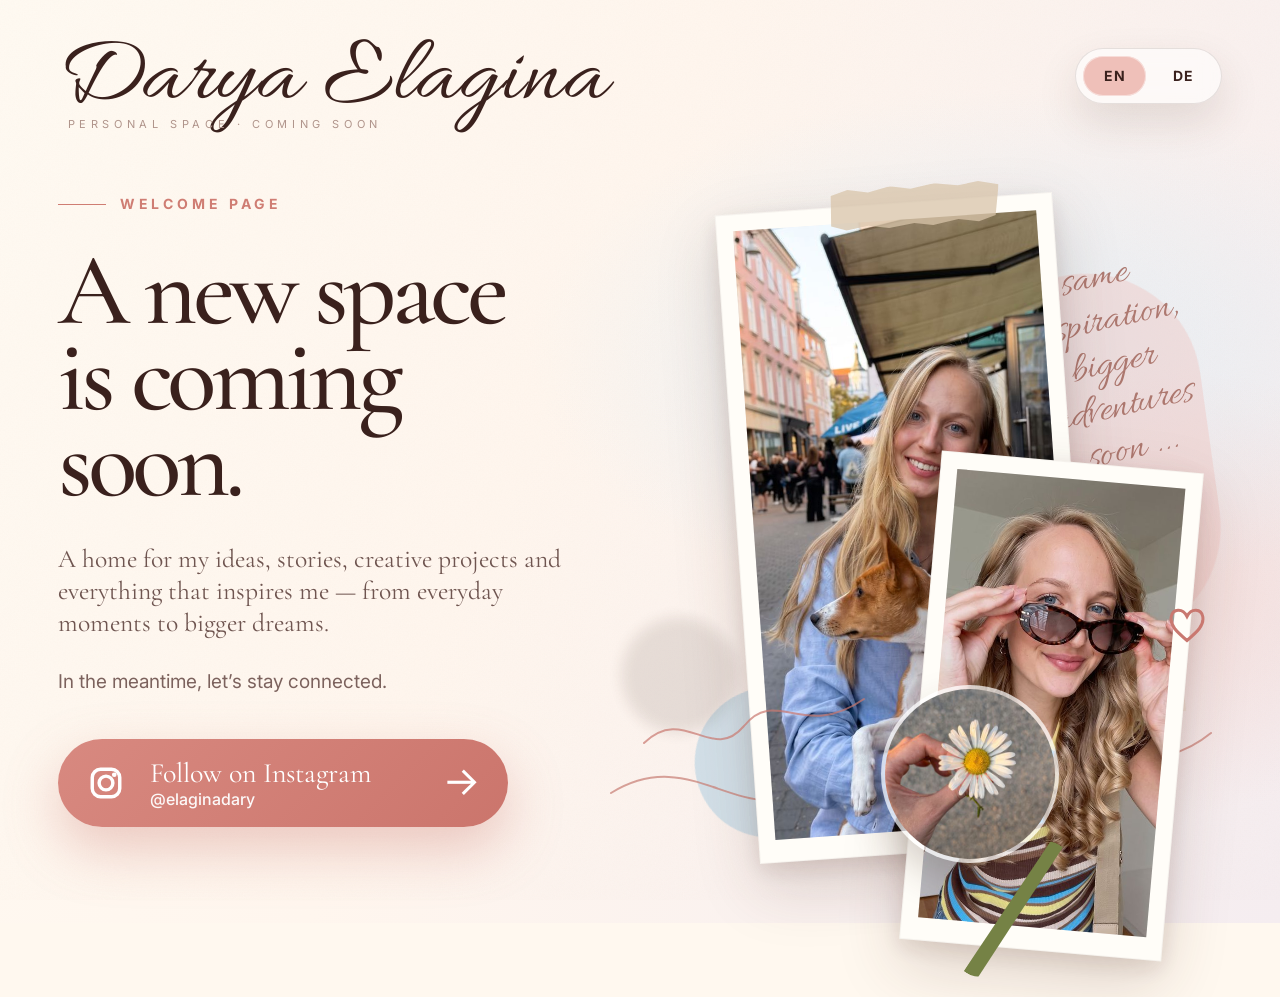
==== commit 867c6a90: "Update index.html" ====
--- a/public/index.html
+++ b/public/index.html
@@ -38,7 +38,7 @@
 .page{position:relative;z-index:1;min-height:100vh;max-width:1560px;margin:0 auto;padding:48px clamp(28px,4.5vw,78px) 54px;display:grid;grid-template-columns:minmax(470px,0.94fr) minmax(560px,1.06fr);grid-template-rows:auto 1fr;column-gap:clamp(34px,5vw,82px)}
 .header{grid-column:1/-1;display:flex;justify-content:space-between;align-items:flex-start;gap:24px}.brand{display:inline-grid;gap:4px;text-decoration:none;color:var(--ink)}.brand__name{font-family:Allura,cursive;font-size:clamp(76px,7.5vw,126px);line-height:.68;letter-spacing:.01em}.brand__meta{font-size:11px;letter-spacing:.42em;text-transform:uppercase;color:#b0948b;margin-left:10px}.lang{display:flex;gap:6px;padding:7px;border:1px solid rgba(58,33,29,.12);border-radius:999px;background:rgba(255,255,255,.58);box-shadow:0 18px 42px rgba(67,45,36,.13);backdrop-filter:blur(10px)}.lang button{border:0;border-radius:999px;background:transparent;color:var(--ink);font:700 14px/1 Inter,sans-serif;letter-spacing:.04em;padding:13px 21px;cursor:pointer}.lang button[aria-pressed="true"]{background:#efc0b9;box-shadow:inset 0 0 0 1px rgba(255,255,255,.45)}
 .copy{align-self:center;max-width:610px;padding:66px 0 42px}.eyebrow{display:flex;align-items:center;gap:14px;margin:0 0 36px;color:var(--rose);font-size:14px;line-height:1;font-weight:700;letter-spacing:.28em;text-transform:uppercase}.eyebrow:before{content:"";width:48px;height:1px;background:var(--rose)}h1{font-family:"Cormorant Garamond",Georgia,serif;font-weight:500;font-size:clamp(80px,8vw,138px);line-height:.84;letter-spacing:-.045em;margin:0;max-width:640px}.lead{font-family:"Cormorant Garamond",Georgia,serif;font-size:clamp(25px,2vw,32px);line-height:1.24;color:var(--ink-soft);margin:38px 0 0;max-width:610px}.lead.small{font-family:Inter,system-ui,sans-serif;font-size:19px;line-height:1.6;margin-top:28px;color:#7c625d}.cta{display:inline-flex;align-items:center;gap:22px;margin-top:42px;padding:20px 28px 20px 26px;min-width:450px;border-radius:999px;background:linear-gradient(135deg,#d88980,#cb756c);color:#fff;text-decoration:none;box-shadow:0 22px 54px rgba(198,111,103,.34);transition:transform .25s ease, box-shadow .25s ease}.cta:hover{transform:translateY(-3px);box-shadow:0 28px 70px rgba(198,111,103,.42)}.cta__icon{width:44px;height:44px;flex:0 0 auto}.cta__text{display:grid;gap:4px;font-family:"Cormorant Garamond",Georgia,serif;font-size:28px;line-height:1}.cta__text small{font-family:Inter,system-ui,sans-serif;font-size:16px;font-weight:500;opacity:.95}.cta__arrow{font-size:40px;line-height:1;margin-left:auto;transform:translateY(-2px)}
-.hero{position:relative;align-self:center;min-height:710px}.blob{position:absolute;border-radius:999px;filter:blur(.1px);pointer-events:none}.blob.blue{left:9%;bottom:7%;width:440px;height:150px;background:rgba(185,211,228,.62);transform:rotate(-13deg)}.blob.rose{right:2%;top:18%;width:230px;height:370px;background:rgba(239,193,186,.38);transform:rotate(-8deg)}.wash{position:absolute;right:4%;bottom:13%;width:330px;height:170px;background:rgba(230,210,190,.45);clip-path:polygon(4% 36%, 28% 10%, 60% 22%, 98% 0, 92% 92%, 50% 76%, 16% 100%);transform:rotate(-15deg)}.photo{position:absolute;background:var(--paper);padding:16px 16px 22px;box-shadow:var(--shadow);border:1px solid rgba(61,37,29,.04)}.photo img{display:block;width:100%;height:100%;object-fit:cover;background:#eee}.photo.main{left:10%;top:42px;width:min(470px,58%);height:650px;transform:rotate(-4deg);z-index:2}.photo.main img{object-position:center 45%}.photo.side{right:0;top:300px;width:min(390px,45%);height:490px;transform:rotate(5deg);z-index:4}.photo.side img{object-position:center 36%}.tape{position:absolute;top:-18px;left:34%;width:170px;height:42px;background:rgba(216,197,170,.75);clip-path:polygon(1% 13%,11% 2%,23% 11%,36% 0,48% 9%,62% 0,76% 9%,88% 2%,100% 13%,97% 86%,87% 98%,75% 89%,60% 99%,49% 91%,34% 99%,22% 90%,9% 98%,0 86%);z-index:7}.note{position:absolute;right:5%;top:110px;z-index:1;font-family:Allura,cursive;font-size:42px;line-height:1.04;color:#a66d63;transform:rotate(-13deg);opacity:.9;text-align:center}.note span{display:block}.note .heart{font-family:Inter,sans-serif;font-size:30px;margin-top:2px}.daisy{position:absolute;right:18%;bottom:42px;width:206px;height:206px;border-radius:999px;background:rgba(255,255,255,.7);padding:4px;box-shadow:0 18px 36px rgba(68,46,34,.22);z-index:6}.daisy img{width:100%;height:100%;object-fit:cover;border-radius:999px}.daisy:after{content:"";position:absolute;left:92px;top:145px;width:80px;height:158px;background:#758245;border-radius:60% 45% 60% 45%;transform:rotate(32deg);clip-path:polygon(45% 0,62% 0,58% 100%,39% 100%);z-index:-1}.line{position:absolute;right:1%;bottom:0;width:610px;height:140px;z-index:0;overflow:visible}.line path{fill:none;stroke:#ca837a;stroke-width:2;stroke-linecap:round;opacity:.75}.heart-doodle{position:absolute;right:2%;top:455px;width:48px;height:48px;z-index:5}.heart-doodle path{fill:none;stroke:#c97870;stroke-width:4;stroke-linecap:round}.scribble{position:absolute;left:0;bottom:95px;width:230px;height:70px;z-index:5}.scribble path{fill:none;stroke:#c97870;stroke-width:2;stroke-linecap:round;opacity:.7}.shadow-leaf{position:absolute;left:-180px;bottom:-40px;width:440px;height:440px;opacity:.11;filter:blur(7px);background:radial-gradient(ellipse at 50% 50%,#3d2c23 0 18%,transparent 19% 100%);clip-path:polygon(40% 0,56% 28%,83% 8%,68% 40%,100% 50%,66% 60%,86% 92%,55% 72%,40% 100%,39% 67%,8% 89%,25% 58%,0 45%,30% 39%,10% 8%,38% 30%)}
+.hero{position:relative;align-self:center;min-height:710px}.blob{position:absolute;border-radius:999px;filter:blur(.1px);pointer-events:none}.blob.blue{left:9%;bottom:7%;width:440px;height:150px;background:rgba(185,211,228,.62);transform:rotate(-13deg)}.blob.rose{right:2%;top:18%;width:230px;height:370px;background:rgba(239,193,186,.38);transform:rotate(-8deg)}.wash{position:absolute;right:4%;bottom:13%;width:330px;height:170px;background:rgba(230,210,190,.45);clip-path:polygon(4% 36%, 28% 10%, 60% 22%, 98% 0, 92% 92%, 50% 76%, 16% 100%);transform:rotate(-15deg)}.photo{position:absolute;background:var(--paper);padding:16px 16px 22px;box-shadow:var(--shadow);border:1px solid rgba(61,37,29,.04)}.photo img{display:block;width:100%;height:100%;object-fit:cover;background:#eee}.photo.main{left:10%;top:42px;width:min(470px,58%);height:650px;transform:rotate(-4deg);z-index:2}.photo.main img{object-position:center 45%}.photo.side{right:0;top:300px;width:min(390px,45%);height:490px;transform:rotate(5deg);z-index:4}.photo.side img{object-position:center 36%}.tape{position:absolute;top:-18px;left:34%;width:170px;height:42px;background:rgba(216,197,170,.75);clip-path:polygon(1% 13%,11% 2%,23% 11%,36% 0,48% 9%,62% 0,76% 9%,88% 2%,100% 13%,97% 86%,87% 98%,75% 89%,60% 99%,49% 91%,34% 99%,22% 90%,9% 98%,0 86%);z-index:7}.note{position:absolute;right:5%;top:110px;z-index:1;font-family:Allura,cursive;font-size:42px;line-height:1.04;color:#a66d63;transform:rotate(-13deg);opacity:.9;text-align:center}.note span{display:block}.note .heart{font-family:Inter,sans-serif;font-size:30px;margin-top:2px}.daisy{position:absolute;right:28%;bottom:-8px;width:178px;height:178px;border-radius:999px;background:rgba(255,255,255,.7);padding:4px;box-shadow:0 18px 36px rgba(68,46,34,.22);z-index:6}.daisy img{width:100%;height:100%;object-fit:cover;border-radius:999px}.daisy:after{content:"";position:absolute;left:92px;top:145px;width:80px;height:158px;background:#758245;border-radius:60% 45% 60% 45%;transform:rotate(32deg);clip-path:polygon(45% 0,62% 0,58% 100%,39% 100%);z-index:-1}.line{position:absolute;right:1%;bottom:0;width:610px;height:140px;z-index:0;overflow:visible}.line path{fill:none;stroke:#ca837a;stroke-width:2;stroke-linecap:round;opacity:.75}.heart-doodle{position:absolute;right:2%;top:455px;width:48px;height:48px;z-index:5}.heart-doodle path{fill:none;stroke:#c97870;stroke-width:4;stroke-linecap:round}.scribble{position:absolute;left:0;bottom:95px;width:230px;height:70px;z-index:5}.scribble path{fill:none;stroke:#c97870;stroke-width:2;stroke-linecap:round;opacity:.7}.shadow-leaf{position:absolute;left:-180px;bottom:-40px;width:440px;height:440px;opacity:.11;filter:blur(7px);background:radial-gradient(ellipse at 50% 50%,#3d2c23 0 18%,transparent 19% 100%);clip-path:polygon(40% 0,56% 28%,83% 8%,68% 40%,100% 50%,66% 60%,86% 92%,55% 72%,40% 100%,39% 67%,8% 89%,25% 58%,0 45%,30% 39%,10% 8%,38% 30%)}
 @media (max-width:1160px){.page{grid-template-columns:1fr;grid-template-rows:auto auto auto}.copy{padding-top:70px}.hero{min-height:760px;margin-top:10px}.photo.main{left:6%}.photo.side{right:7%}.note{right:9%}}@media (max-width:680px){.page{padding:28px 18px 40px}.header{align-items:center}.brand__name{font-size:62px}.brand__meta{font-size:9px;letter-spacing:.25em}.lang{padding:5px}.lang button{padding:10px 14px;font-size:12px}.copy{padding-top:56px}.eyebrow{font-size:11px;letter-spacing:.22em;margin-bottom:24px}.eyebrow:before{width:34px}h1{font-size:68px}.lead{font-size:23px}.lead.small{font-size:16px}.cta{min-width:0;width:100%;padding:17px 20px;gap:16px}.cta__text{font-size:24px}.cta__icon{width:36px;height:36px}.hero{min-height:590px}.photo.main{left:2%;top:32px;width:70%;height:455px}.photo.side{right:0;top:252px;width:47%;height:300px}.note{font-size:30px;right:2%;top:86px}.daisy{width:118px;height:118px;right:17%;bottom:34px}.heart-doodle{right:4%;top:390px}.line{width:360px;right:-120px}.blob.blue{width:270px;height:100px}.blob.rose{width:150px;height:260px}}
 </style>
 </head>
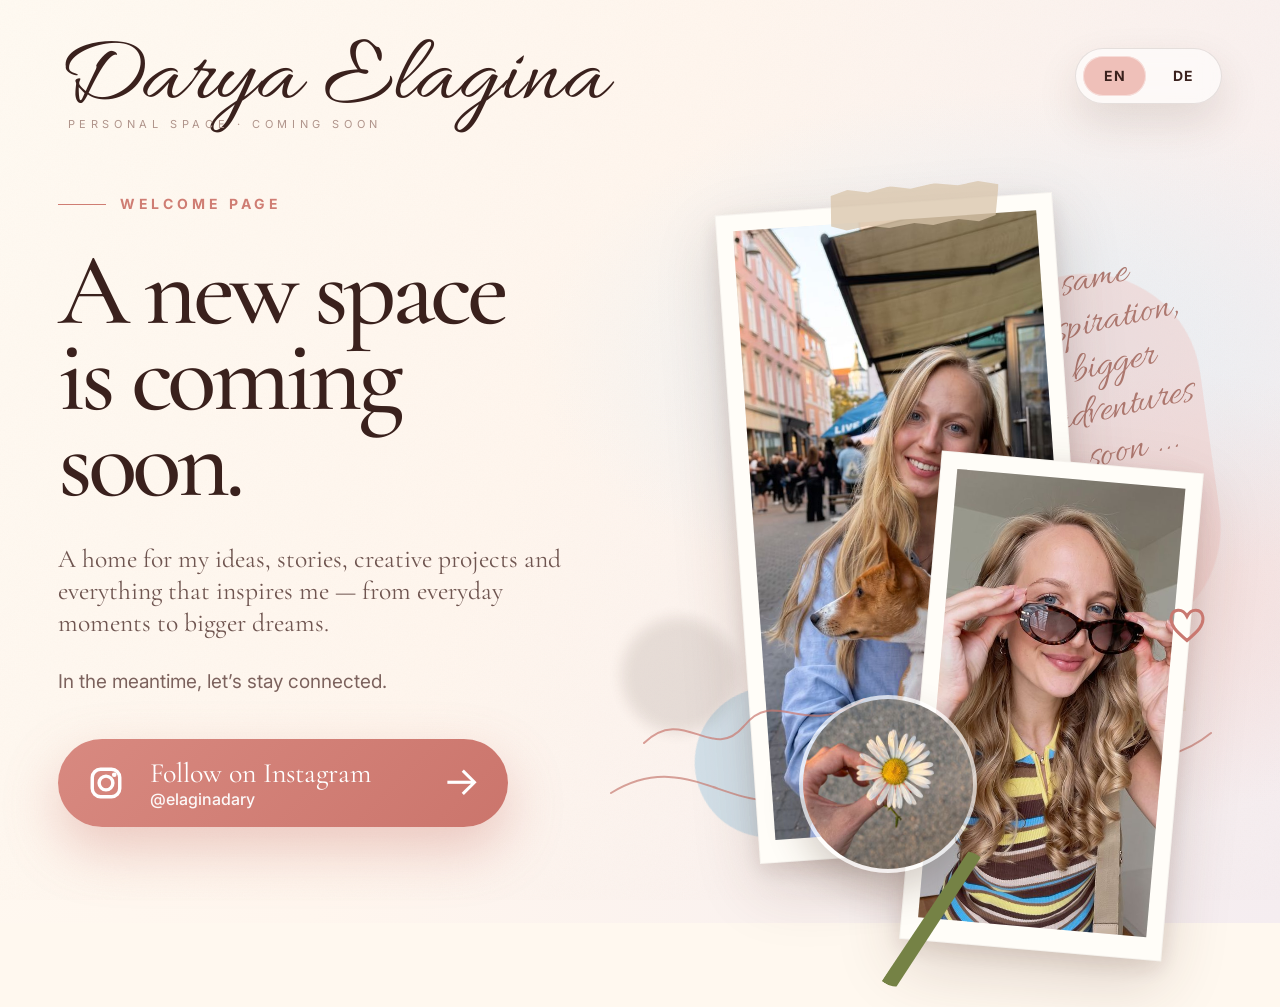
==== commit 21d2d996: "Update index.html" ====
--- a/public/index.html
+++ b/public/index.html
@@ -38,7 +38,7 @@
 .page{position:relative;z-index:1;min-height:100vh;max-width:1560px;margin:0 auto;padding:48px clamp(28px,4.5vw,78px) 54px;display:grid;grid-template-columns:minmax(470px,0.94fr) minmax(560px,1.06fr);grid-template-rows:auto 1fr;column-gap:clamp(34px,5vw,82px)}
 .header{grid-column:1/-1;display:flex;justify-content:space-between;align-items:flex-start;gap:24px}.brand{display:inline-grid;gap:4px;text-decoration:none;color:var(--ink)}.brand__name{font-family:Allura,cursive;font-size:clamp(76px,7.5vw,126px);line-height:.68;letter-spacing:.01em}.brand__meta{font-size:11px;letter-spacing:.42em;text-transform:uppercase;color:#b0948b;margin-left:10px}.lang{display:flex;gap:6px;padding:7px;border:1px solid rgba(58,33,29,.12);border-radius:999px;background:rgba(255,255,255,.58);box-shadow:0 18px 42px rgba(67,45,36,.13);backdrop-filter:blur(10px)}.lang button{border:0;border-radius:999px;background:transparent;color:var(--ink);font:700 14px/1 Inter,sans-serif;letter-spacing:.04em;padding:13px 21px;cursor:pointer}.lang button[aria-pressed="true"]{background:#efc0b9;box-shadow:inset 0 0 0 1px rgba(255,255,255,.45)}
 .copy{align-self:center;max-width:610px;padding:66px 0 42px}.eyebrow{display:flex;align-items:center;gap:14px;margin:0 0 36px;color:var(--rose);font-size:14px;line-height:1;font-weight:700;letter-spacing:.28em;text-transform:uppercase}.eyebrow:before{content:"";width:48px;height:1px;background:var(--rose)}h1{font-family:"Cormorant Garamond",Georgia,serif;font-weight:500;font-size:clamp(80px,8vw,138px);line-height:.84;letter-spacing:-.045em;margin:0;max-width:640px}.lead{font-family:"Cormorant Garamond",Georgia,serif;font-size:clamp(25px,2vw,32px);line-height:1.24;color:var(--ink-soft);margin:38px 0 0;max-width:610px}.lead.small{font-family:Inter,system-ui,sans-serif;font-size:19px;line-height:1.6;margin-top:28px;color:#7c625d}.cta{display:inline-flex;align-items:center;gap:22px;margin-top:42px;padding:20px 28px 20px 26px;min-width:450px;border-radius:999px;background:linear-gradient(135deg,#d88980,#cb756c);color:#fff;text-decoration:none;box-shadow:0 22px 54px rgba(198,111,103,.34);transition:transform .25s ease, box-shadow .25s ease}.cta:hover{transform:translateY(-3px);box-shadow:0 28px 70px rgba(198,111,103,.42)}.cta__icon{width:44px;height:44px;flex:0 0 auto}.cta__text{display:grid;gap:4px;font-family:"Cormorant Garamond",Georgia,serif;font-size:28px;line-height:1}.cta__text small{font-family:Inter,system-ui,sans-serif;font-size:16px;font-weight:500;opacity:.95}.cta__arrow{font-size:40px;line-height:1;margin-left:auto;transform:translateY(-2px)}
-.hero{position:relative;align-self:center;min-height:710px}.blob{position:absolute;border-radius:999px;filter:blur(.1px);pointer-events:none}.blob.blue{left:9%;bottom:7%;width:440px;height:150px;background:rgba(185,211,228,.62);transform:rotate(-13deg)}.blob.rose{right:2%;top:18%;width:230px;height:370px;background:rgba(239,193,186,.38);transform:rotate(-8deg)}.wash{position:absolute;right:4%;bottom:13%;width:330px;height:170px;background:rgba(230,210,190,.45);clip-path:polygon(4% 36%, 28% 10%, 60% 22%, 98% 0, 92% 92%, 50% 76%, 16% 100%);transform:rotate(-15deg)}.photo{position:absolute;background:var(--paper);padding:16px 16px 22px;box-shadow:var(--shadow);border:1px solid rgba(61,37,29,.04)}.photo img{display:block;width:100%;height:100%;object-fit:cover;background:#eee}.photo.main{left:10%;top:42px;width:min(470px,58%);height:650px;transform:rotate(-4deg);z-index:2}.photo.main img{object-position:center 45%}.photo.side{right:0;top:300px;width:min(390px,45%);height:490px;transform:rotate(5deg);z-index:4}.photo.side img{object-position:center 36%}.tape{position:absolute;top:-18px;left:34%;width:170px;height:42px;background:rgba(216,197,170,.75);clip-path:polygon(1% 13%,11% 2%,23% 11%,36% 0,48% 9%,62% 0,76% 9%,88% 2%,100% 13%,97% 86%,87% 98%,75% 89%,60% 99%,49% 91%,34% 99%,22% 90%,9% 98%,0 86%);z-index:7}.note{position:absolute;right:5%;top:110px;z-index:1;font-family:Allura,cursive;font-size:42px;line-height:1.04;color:#a66d63;transform:rotate(-13deg);opacity:.9;text-align:center}.note span{display:block}.note .heart{font-family:Inter,sans-serif;font-size:30px;margin-top:2px}.daisy{position:absolute;right:28%;bottom:-8px;width:178px;height:178px;border-radius:999px;background:rgba(255,255,255,.7);padding:4px;box-shadow:0 18px 36px rgba(68,46,34,.22);z-index:6}.daisy img{width:100%;height:100%;object-fit:cover;border-radius:999px}.daisy:after{content:"";position:absolute;left:92px;top:145px;width:80px;height:158px;background:#758245;border-radius:60% 45% 60% 45%;transform:rotate(32deg);clip-path:polygon(45% 0,62% 0,58% 100%,39% 100%);z-index:-1}.line{position:absolute;right:1%;bottom:0;width:610px;height:140px;z-index:0;overflow:visible}.line path{fill:none;stroke:#ca837a;stroke-width:2;stroke-linecap:round;opacity:.75}.heart-doodle{position:absolute;right:2%;top:455px;width:48px;height:48px;z-index:5}.heart-doodle path{fill:none;stroke:#c97870;stroke-width:4;stroke-linecap:round}.scribble{position:absolute;left:0;bottom:95px;width:230px;height:70px;z-index:5}.scribble path{fill:none;stroke:#c97870;stroke-width:2;stroke-linecap:round;opacity:.7}.shadow-leaf{position:absolute;left:-180px;bottom:-40px;width:440px;height:440px;opacity:.11;filter:blur(7px);background:radial-gradient(ellipse at 50% 50%,#3d2c23 0 18%,transparent 19% 100%);clip-path:polygon(40% 0,56% 28%,83% 8%,68% 40%,100% 50%,66% 60%,86% 92%,55% 72%,40% 100%,39% 67%,8% 89%,25% 58%,0 45%,30% 39%,10% 8%,38% 30%)}
+.hero{position:relative;align-self:center;min-height:710px}.blob{position:absolute;border-radius:999px;filter:blur(.1px);pointer-events:none}.blob.blue{left:9%;bottom:7%;width:440px;height:150px;background:rgba(185,211,228,.62);transform:rotate(-13deg)}.blob.rose{right:2%;top:18%;width:230px;height:370px;background:rgba(239,193,186,.38);transform:rotate(-8deg)}.wash{position:absolute;right:4%;bottom:13%;width:330px;height:170px;background:rgba(230,210,190,.45);clip-path:polygon(4% 36%, 28% 10%, 60% 22%, 98% 0, 92% 92%, 50% 76%, 16% 100%);transform:rotate(-15deg)}.photo{position:absolute;background:var(--paper);padding:16px 16px 22px;box-shadow:var(--shadow);border:1px solid rgba(61,37,29,.04)}.photo img{display:block;width:100%;height:100%;object-fit:cover;background:#eee}.photo.main{left:10%;top:42px;width:min(470px,58%);height:650px;transform:rotate(-4deg);z-index:2}.photo.main img{object-position:center 45%}.photo.side{right:0;top:300px;width:min(390px,45%);height:490px;transform:rotate(5deg);z-index:4}.photo.side img{object-position:center 36%}.tape{position:absolute;top:-18px;left:34%;width:170px;height:42px;background:rgba(216,197,170,.75);clip-path:polygon(1% 13%,11% 2%,23% 11%,36% 0,48% 9%,62% 0,76% 9%,88% 2%,100% 13%,97% 86%,87% 98%,75% 89%,60% 99%,49% 91%,34% 99%,22% 90%,9% 98%,0 86%);z-index:7}.note{position:absolute;right:5%;top:110px;z-index:1;font-family:Allura,cursive;font-size:42px;line-height:1.04;color:#a66d63;transform:rotate(-13deg);opacity:.9;text-align:center}.note span{display:block}.note .heart{font-family:Inter,sans-serif;font-size:30px;margin-top:2px}.daisy{position:absolute;right:42%;bottom:-18px;width:178px;height:178px;border-radius:999px;background:rgba(255,255,255,.7);padding:4px;box-shadow:0 18px 36px rgba(68,46,34,.22);z-index:6}.daisy img{width:100%;height:100%;object-fit:cover;border-radius:999px}.daisy:after{content:"";position:absolute;left:92px;top:145px;width:80px;height:158px;background:#758245;border-radius:60% 45% 60% 45%;transform:rotate(32deg);clip-path:polygon(45% 0,62% 0,58% 100%,39% 100%);z-index:-1}.line{position:absolute;right:1%;bottom:0;width:610px;height:140px;z-index:0;overflow:visible}.line path{fill:none;stroke:#ca837a;stroke-width:2;stroke-linecap:round;opacity:.75}.heart-doodle{position:absolute;right:2%;top:455px;width:48px;height:48px;z-index:5}.heart-doodle path{fill:none;stroke:#c97870;stroke-width:4;stroke-linecap:round}.scribble{position:absolute;left:0;bottom:95px;width:230px;height:70px;z-index:5}.scribble path{fill:none;stroke:#c97870;stroke-width:2;stroke-linecap:round;opacity:.7}.shadow-leaf{position:absolute;left:-180px;bottom:-40px;width:440px;height:440px;opacity:.11;filter:blur(7px);background:radial-gradient(ellipse at 50% 50%,#3d2c23 0 18%,transparent 19% 100%);clip-path:polygon(40% 0,56% 28%,83% 8%,68% 40%,100% 50%,66% 60%,86% 92%,55% 72%,40% 100%,39% 67%,8% 89%,25% 58%,0 45%,30% 39%,10% 8%,38% 30%)}
 @media (max-width:1160px){.page{grid-template-columns:1fr;grid-template-rows:auto auto auto}.copy{padding-top:70px}.hero{min-height:760px;margin-top:10px}.photo.main{left:6%}.photo.side{right:7%}.note{right:9%}}@media (max-width:680px){.page{padding:28px 18px 40px}.header{align-items:center}.brand__name{font-size:62px}.brand__meta{font-size:9px;letter-spacing:.25em}.lang{padding:5px}.lang button{padding:10px 14px;font-size:12px}.copy{padding-top:56px}.eyebrow{font-size:11px;letter-spacing:.22em;margin-bottom:24px}.eyebrow:before{width:34px}h1{font-size:68px}.lead{font-size:23px}.lead.small{font-size:16px}.cta{min-width:0;width:100%;padding:17px 20px;gap:16px}.cta__text{font-size:24px}.cta__icon{width:36px;height:36px}.hero{min-height:590px}.photo.main{left:2%;top:32px;width:70%;height:455px}.photo.side{right:0;top:252px;width:47%;height:300px}.note{font-size:30px;right:2%;top:86px}.daisy{width:118px;height:118px;right:17%;bottom:34px}.heart-doodle{right:4%;top:390px}.line{width:360px;right:-120px}.blob.blue{width:270px;height:100px}.blob.rose{width:150px;height:260px}}
 </style>
 </head>
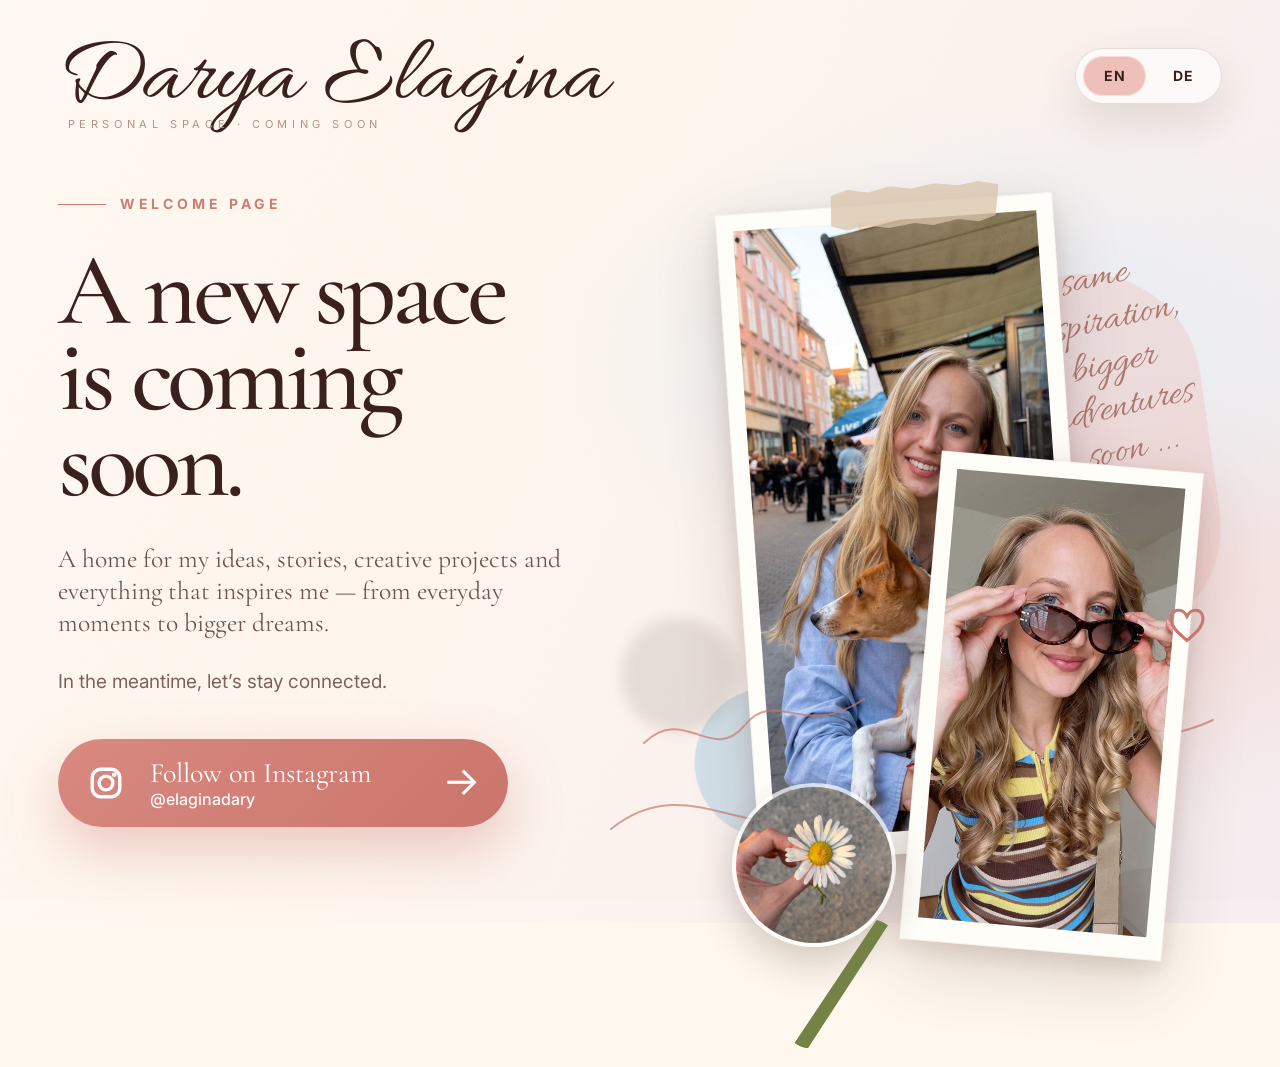
==== commit 96d446f0: "Move daisy further lower left" ====
--- a/public/index.html
+++ b/public/index.html
@@ -38,8 +38,8 @@
 .page{position:relative;z-index:1;min-height:100vh;max-width:1560px;margin:0 auto;padding:48px clamp(28px,4.5vw,78px) 54px;display:grid;grid-template-columns:minmax(470px,0.94fr) minmax(560px,1.06fr);grid-template-rows:auto 1fr;column-gap:clamp(34px,5vw,82px)}
 .header{grid-column:1/-1;display:flex;justify-content:space-between;align-items:flex-start;gap:24px}.brand{display:inline-grid;gap:4px;text-decoration:none;color:var(--ink)}.brand__name{font-family:Allura,cursive;font-size:clamp(76px,7.5vw,126px);line-height:.68;letter-spacing:.01em}.brand__meta{font-size:11px;letter-spacing:.42em;text-transform:uppercase;color:#b0948b;margin-left:10px}.lang{display:flex;gap:6px;padding:7px;border:1px solid rgba(58,33,29,.12);border-radius:999px;background:rgba(255,255,255,.58);box-shadow:0 18px 42px rgba(67,45,36,.13);backdrop-filter:blur(10px)}.lang button{border:0;border-radius:999px;background:transparent;color:var(--ink);font:700 14px/1 Inter,sans-serif;letter-spacing:.04em;padding:13px 21px;cursor:pointer}.lang button[aria-pressed="true"]{background:#efc0b9;box-shadow:inset 0 0 0 1px rgba(255,255,255,.45)}
 .copy{align-self:center;max-width:610px;padding:66px 0 42px}.eyebrow{display:flex;align-items:center;gap:14px;margin:0 0 36px;color:var(--rose);font-size:14px;line-height:1;font-weight:700;letter-spacing:.28em;text-transform:uppercase}.eyebrow:before{content:"";width:48px;height:1px;background:var(--rose)}h1{font-family:"Cormorant Garamond",Georgia,serif;font-weight:500;font-size:clamp(80px,8vw,138px);line-height:.84;letter-spacing:-.045em;margin:0;max-width:640px}.lead{font-family:"Cormorant Garamond",Georgia,serif;font-size:clamp(25px,2vw,32px);line-height:1.24;color:var(--ink-soft);margin:38px 0 0;max-width:610px}.lead.small{font-family:Inter,system-ui,sans-serif;font-size:19px;line-height:1.6;margin-top:28px;color:#7c625d}.cta{display:inline-flex;align-items:center;gap:22px;margin-top:42px;padding:20px 28px 20px 26px;min-width:450px;border-radius:999px;background:linear-gradient(135deg,#d88980,#cb756c);color:#fff;text-decoration:none;box-shadow:0 22px 54px rgba(198,111,103,.34);transition:transform .25s ease, box-shadow .25s ease}.cta:hover{transform:translateY(-3px);box-shadow:0 28px 70px rgba(198,111,103,.42)}.cta__icon{width:44px;height:44px;flex:0 0 auto}.cta__text{display:grid;gap:4px;font-family:"Cormorant Garamond",Georgia,serif;font-size:28px;line-height:1}.cta__text small{font-family:Inter,system-ui,sans-serif;font-size:16px;font-weight:500;opacity:.95}.cta__arrow{font-size:40px;line-height:1;margin-left:auto;transform:translateY(-2px)}
-.hero{position:relative;align-self:center;min-height:710px}.blob{position:absolute;border-radius:999px;filter:blur(.1px);pointer-events:none}.blob.blue{left:9%;bottom:7%;width:440px;height:150px;background:rgba(185,211,228,.62);transform:rotate(-13deg)}.blob.rose{right:2%;top:18%;width:230px;height:370px;background:rgba(239,193,186,.38);transform:rotate(-8deg)}.wash{position:absolute;right:4%;bottom:13%;width:330px;height:170px;background:rgba(230,210,190,.45);clip-path:polygon(4% 36%, 28% 10%, 60% 22%, 98% 0, 92% 92%, 50% 76%, 16% 100%);transform:rotate(-15deg)}.photo{position:absolute;background:var(--paper);padding:16px 16px 22px;box-shadow:var(--shadow);border:1px solid rgba(61,37,29,.04)}.photo img{display:block;width:100%;height:100%;object-fit:cover;background:#eee}.photo.main{left:10%;top:42px;width:min(470px,58%);height:650px;transform:rotate(-4deg);z-index:2}.photo.main img{object-position:center 45%}.photo.side{right:0;top:300px;width:min(390px,45%);height:490px;transform:rotate(5deg);z-index:4}.photo.side img{object-position:center 36%}.tape{position:absolute;top:-18px;left:34%;width:170px;height:42px;background:rgba(216,197,170,.75);clip-path:polygon(1% 13%,11% 2%,23% 11%,36% 0,48% 9%,62% 0,76% 9%,88% 2%,100% 13%,97% 86%,87% 98%,75% 89%,60% 99%,49% 91%,34% 99%,22% 90%,9% 98%,0 86%);z-index:7}.note{position:absolute;right:5%;top:110px;z-index:1;font-family:Allura,cursive;font-size:42px;line-height:1.04;color:#a66d63;transform:rotate(-13deg);opacity:.9;text-align:center}.note span{display:block}.note .heart{font-family:Inter,sans-serif;font-size:30px;margin-top:2px}.daisy{position:absolute;right:42%;bottom:-18px;width:178px;height:178px;border-radius:999px;background:rgba(255,255,255,.7);padding:4px;box-shadow:0 18px 36px rgba(68,46,34,.22);z-index:6}.daisy img{width:100%;height:100%;object-fit:cover;border-radius:999px}.daisy:after{content:"";position:absolute;left:92px;top:145px;width:80px;height:158px;background:#758245;border-radius:60% 45% 60% 45%;transform:rotate(32deg);clip-path:polygon(45% 0,62% 0,58% 100%,39% 100%);z-index:-1}.line{position:absolute;right:1%;bottom:0;width:610px;height:140px;z-index:0;overflow:visible}.line path{fill:none;stroke:#ca837a;stroke-width:2;stroke-linecap:round;opacity:.75}.heart-doodle{position:absolute;right:2%;top:455px;width:48px;height:48px;z-index:5}.heart-doodle path{fill:none;stroke:#c97870;stroke-width:4;stroke-linecap:round}.scribble{position:absolute;left:0;bottom:95px;width:230px;height:70px;z-index:5}.scribble path{fill:none;stroke:#c97870;stroke-width:2;stroke-linecap:round;opacity:.7}.shadow-leaf{position:absolute;left:-180px;bottom:-40px;width:440px;height:440px;opacity:.11;filter:blur(7px);background:radial-gradient(ellipse at 50% 50%,#3d2c23 0 18%,transparent 19% 100%);clip-path:polygon(40% 0,56% 28%,83% 8%,68% 40%,100% 50%,66% 60%,86% 92%,55% 72%,40% 100%,39% 67%,8% 89%,25% 58%,0 45%,30% 39%,10% 8%,38% 30%)}
-@media (max-width:1160px){.page{grid-template-columns:1fr;grid-template-rows:auto auto auto}.copy{padding-top:70px}.hero{min-height:760px;margin-top:10px}.photo.main{left:6%}.photo.side{right:7%}.note{right:9%}}@media (max-width:680px){.page{padding:28px 18px 40px}.header{align-items:center}.brand__name{font-size:62px}.brand__meta{font-size:9px;letter-spacing:.25em}.lang{padding:5px}.lang button{padding:10px 14px;font-size:12px}.copy{padding-top:56px}.eyebrow{font-size:11px;letter-spacing:.22em;margin-bottom:24px}.eyebrow:before{width:34px}h1{font-size:68px}.lead{font-size:23px}.lead.small{font-size:16px}.cta{min-width:0;width:100%;padding:17px 20px;gap:16px}.cta__text{font-size:24px}.cta__icon{width:36px;height:36px}.hero{min-height:590px}.photo.main{left:2%;top:32px;width:70%;height:455px}.photo.side{right:0;top:252px;width:47%;height:300px}.note{font-size:30px;right:2%;top:86px}.daisy{width:118px;height:118px;right:17%;bottom:34px}.heart-doodle{right:4%;top:390px}.line{width:360px;right:-120px}.blob.blue{width:270px;height:100px}.blob.rose{width:150px;height:260px}}
+.hero{position:relative;align-self:center;min-height:710px}.blob{position:absolute;border-radius:999px;filter:blur(.1px);pointer-events:none}.blob.blue{left:9%;bottom:7%;width:440px;height:150px;background:rgba(185,211,228,.62);transform:rotate(-13deg)}.blob.rose{right:2%;top:18%;width:230px;height:370px;background:rgba(239,193,186,.38);transform:rotate(-8deg)}.wash{position:absolute;right:4%;bottom:13%;width:330px;height:170px;background:rgba(230,210,190,.45);clip-path:polygon(4% 36%, 28% 10%, 60% 22%, 98% 0, 92% 92%, 50% 76%, 16% 100%);transform:rotate(-15deg)}.photo{position:absolute;background:var(--paper);padding:16px 16px 22px;box-shadow:var(--shadow);border:1px solid rgba(61,37,29,.04)}.photo img{display:block;width:100%;height:100%;object-fit:cover;background:#eee}.photo.main{left:10%;top:42px;width:min(470px,58%);height:650px;transform:rotate(-4deg);z-index:2}.photo.main img{object-position:center 45%}.photo.side{right:0;top:300px;width:min(390px,45%);height:490px;transform:rotate(5deg);z-index:4}.photo.side img{object-position:center 36%}.tape{position:absolute;top:-18px;left:34%;width:170px;height:42px;background:rgba(216,197,170,.75);clip-path:polygon(1% 13%,11% 2%,23% 11%,36% 0,48% 9%,62% 0,76% 9%,88% 2%,100% 13%,97% 86%,87% 98%,75% 89%,60% 99%,49% 91%,34% 99%,22% 90%,9% 98%,0 86%);z-index:7}.note{position:absolute;right:5%;top:110px;z-index:1;font-family:Allura,cursive;font-size:42px;line-height:1.04;color:#a66d63;transform:rotate(-13deg);opacity:.9;text-align:center}.note span{display:block}.note .heart{font-family:Inter,sans-serif;font-size:30px;margin-top:2px}.daisy{position:absolute;right:56%;bottom:-92px;width:164px;height:164px;border-radius:999px;background:rgba(255,255,255,.7);padding:4px;box-shadow:0 18px 36px rgba(68,46,34,.22);z-index:6}.daisy img{width:100%;height:100%;object-fit:cover;border-radius:999px}.daisy:after{content:"";position:absolute;left:72px;top:126px;width:74px;height:150px;background:#758245;border-radius:60% 45% 60% 45%;transform:rotate(32deg);clip-path:polygon(45% 0,62% 0,58% 100%,39% 100%);z-index:-1}.line{position:absolute;right:1%;bottom:0;width:610px;height:140px;z-index:0;overflow:visible}.line path{fill:none;stroke:#ca837a;stroke-width:2;stroke-linecap:round;opacity:.75}.heart-doodle{position:absolute;right:2%;top:455px;width:48px;height:48px;z-index:5}.heart-doodle path{fill:none;stroke:#c97870;stroke-width:4;stroke-linecap:round}.scribble{position:absolute;left:0;bottom:95px;width:230px;height:70px;z-index:5}.scribble path{fill:none;stroke:#c97870;stroke-width:2;stroke-linecap:round;opacity:.7}.shadow-leaf{position:absolute;left:-180px;bottom:-40px;width:440px;height:440px;opacity:.11;filter:blur(7px);background:radial-gradient(ellipse at 50% 50%,#3d2c23 0 18%,transparent 19% 100%);clip-path:polygon(40% 0,56% 28%,83% 8%,68% 40%,100% 50%,66% 60%,86% 92%,55% 72%,40% 100%,39% 67%,8% 89%,25% 58%,0 45%,30% 39%,10% 8%,38% 30%)}
+@media (max-width:1160px){.page{grid-template-columns:1fr;grid-template-rows:auto auto auto}.copy{padding-top:70px}.hero{min-height:760px;margin-top:10px}.photo.main{left:6%}.photo.side{right:7%}.note{right:9%}}@media (max-width:680px){.page{padding:28px 18px 40px}.header{align-items:center}.brand__name{font-size:62px}.brand__meta{font-size:9px;letter-spacing:.25em}.lang{padding:5px}.lang button{padding:10px 14px;font-size:12px}.copy{padding-top:56px}.eyebrow{font-size:11px;letter-spacing:.22em;margin-bottom:24px}.eyebrow:before{width:34px}h1{font-size:68px}.lead{font-size:23px}.lead.small{font-size:16px}.cta{min-width:0;width:100%;padding:17px 20px;gap:16px}.cta__text{font-size:24px}.cta__icon{width:36px;height:36px}.hero{min-height:620px}.photo.main{left:2%;top:32px;width:70%;height:455px}.photo.side{right:0;top:252px;width:47%;height:300px}.note{font-size:30px;right:2%;top:86px}.daisy{width:102px;height:102px;right:42%;bottom:-24px}.daisy:after{left:45px;top:76px;width:46px;height:98px}.heart-doodle{right:4%;top:390px}.line{width:360px;right:-120px}.blob.blue{width:270px;height:100px}.blob.rose{width:150px;height:260px}}
 </style>
 </head>
 <body>
@@ -75,16 +75,23 @@
     <div class="daisy"><img src="./assets/img/daisy.jpg" alt="Daisy flower"></div>
     <svg class="heart-doodle" viewBox="0 0 64 64" aria-hidden="true"><path d="M32 54C18 42 9 34 11 22c2-10 15-12 21 0 6-12 19-10 21 0 2 12-7 20-21 32z"/></svg>
     <svg class="scribble" viewBox="0 0 230 70" aria-hidden="true"><path d="M5 53 C45 14 73 74 105 36 C137 -4 164 51 225 9"/></svg>
-    <svg class="line" viewBox="0 0 610 140" aria-hidden="true"><path d="M4 78 C90 25 135 124 220 68 C302 14 361 110 442 66 C510 30 551 61 604 18"/></svg>
+    <svg class="line" viewBox="0 0 610 140" aria-hidden="true"><path d="M4 114 C90 45 154 154 242 80 C315 20 385 71 457 43 C517 19 557 28 606 5"/></svg>
     <span class="shadow-leaf"></span>
   </section>
 </div>
 <script>
-const copy={
- en:{tagline:'Personal space · coming soon',eyebrow:'Welcome page',title:'A new space<br>is coming<br>soon.',lead:'A home for my ideas, stories, creative projects and everything that inspires me — from everyday moments to bigger dreams.',sublead:'In the meantime, let’s stay connected.',cta:'Follow on Instagram',note1:'same',note2:'inspiration,',note3:'bigger',note4:'adventures',note5:'soon ...'},
- de:{tagline:'Persönlicher Ort · bald online',eyebrow:'Willkommen',title:'Ein neuer Ort<br>entsteht<br>gerade.',lead:'Ein Zuhause für meine Ideen, Geschichten, kreativen Projekte und alles, was mich inspiriert — von kleinen Alltagsmomenten bis zu größeren Träumen.',sublead:'Bis dahin bleiben wir verbunden.',cta:'Auf Instagram folgen',note1:'gleiche',note2:'Inspiration,',note3:'größere',note4:'Abenteuer',note5:'bald ...'}
+const dict={
+  en:{tagline:'Personal space · coming soon',eyebrow:'Welcome page',title:'A new space<br>is coming<br>soon.',lead:'A home for my ideas, stories, creative projects and everything that inspires me — from everyday moments to bigger dreams.',sublead:'In the meantime, let’s stay connected.',cta:'Follow on Instagram',note1:'same',note2:'inspiration,',note3:'bigger',note4:'adventures',note5:'soon ...'},
+  de:{tagline:'Persönlicher Raum · bald online',eyebrow:'Willkommensseite',title:'Ein neuer Ort<br>entsteht<br>bald.',lead:'Ein Zuhause für meine Ideen, Geschichten, kreativen Projekte und alles, was mich inspiriert — von kleinen Alltagsmomenten bis zu größeren Träumen.',sublead:'Bis dahin bleiben wir verbunden.',cta:'Auf Instagram folgen',note1:'gleiche',note2:'Inspiration,',note3:'größere',note4:'Abenteuer',note5:'bald ...'}
 };
-document.querySelectorAll('[data-lang]').forEach(button=>button.addEventListener('click',()=>{const lang=button.dataset.lang;document.documentElement.lang=lang;document.querySelectorAll('[data-lang]').forEach(b=>b.setAttribute('aria-pressed',String(b===button)));document.querySelectorAll('[data-i18n]').forEach(node=>{node.innerHTML=copy[lang][node.dataset.i18n]||node.innerHTML;});}));
+document.querySelectorAll('[data-lang]').forEach(btn=>{
+  btn.addEventListener('click',()=>{
+    const lang=btn.dataset.lang;
+    document.documentElement.lang=lang;
+    document.querySelectorAll('[data-lang]').forEach(b=>b.setAttribute('aria-pressed',String(b===btn)));
+    document.querySelectorAll('[data-i18n]').forEach(el=>{el.innerHTML=dict[lang][el.dataset.i18n];});
+  });
+});
 </script>
 </body>
 </html>
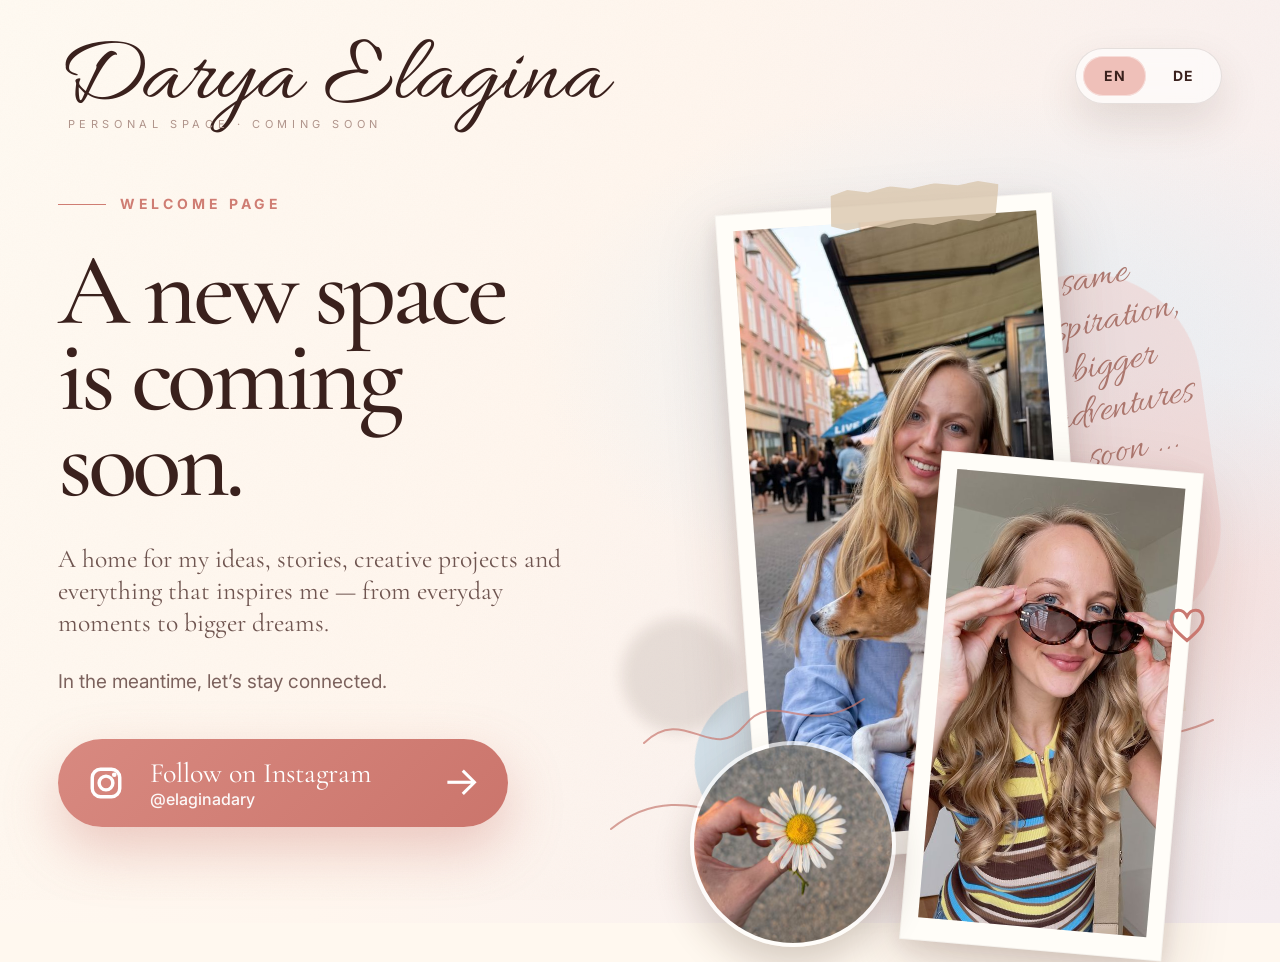
==== commit 295d1be2: "Adjust daisy circle size and remove stem" ====
--- a/public/index.html
+++ b/public/index.html
@@ -2,7 +2,7 @@
 <html lang="en">
 <head>
 <meta charset="utf-8">
-<meta name="viewport" content="width=device-width, initial-scale=1">
+<meta name="viewport" content="width=device-width,initial-scale=1">
 <title>Darya Elagina — Coming soon</title>
 <meta name="description" content="A new personal space by Darya Elagina is coming soon.">
 <meta property="og:title" content="Darya Elagina — Coming soon">
@@ -13,85 +13,18 @@
 <link rel="preconnect" href="https://fonts.gstatic.com" crossorigin>
 <link href="https://fonts.googleapis.com/css2?family=Allura&family=Cormorant+Garamond:wght@400;500;600&family=Inter:wght@400;500;600;700&display=swap" rel="stylesheet">
 <style>
-:root{
-  --cream:#fff8ef;
-  --cream-2:#f8efe7;
-  --ink:#3a211d;
-  --ink-soft:#6f5550;
-  --rose:#cf7d73;
-  --rose-soft:#edc1ba;
-  --blue:#d9e9f3;
-  --blue-2:#b9d3e4;
-  --sand:#eadac9;
-  --paper:#fffdf8;
-  --tape:#d8c5aa;
-  --yellow:#efbd2e;
-  --shadow:0 24px 65px rgba(75,45,34,.18),0 8px 22px rgba(75,45,34,.12);
-}
-*{box-sizing:border-box}
-html{min-height:100%;background:var(--cream)}
-body{margin:0;min-height:100%;font-family:Inter,system-ui,-apple-system,Segoe UI,sans-serif;color:var(--ink);background:
-  radial-gradient(760px 420px at 78% 38%, rgba(216,236,248,.58), transparent 62%),
-  radial-gradient(520px 340px at 87% 64%, rgba(238,193,186,.44), transparent 68%),
-  linear-gradient(115deg,#fffaf2 0%,#fff6ee 43%,#f5edf0 100%);overflow-x:hidden}
-body:before{content:"";position:fixed;inset:0;pointer-events:none;opacity:.34;background-image:url("data:image/svg+xml,%3Csvg xmlns='http://www.w3.org/2000/svg' width='220' height='220'%3E%3Cfilter id='n'%3E%3CfeTurbulence type='fractalNoise' baseFrequency='.72' numOctaves='3' stitchTiles='stitch'/%3E%3CfeColorMatrix values='0 0 0 0 .42 0 0 0 0 .31 0 0 0 0 .25 0 0 0 .08 0'/%3E%3C/filter%3E%3Crect width='100%25' height='100%25' filter='url(%23n)'/%3E%3C/svg%3E")}
-.page{position:relative;z-index:1;min-height:100vh;max-width:1560px;margin:0 auto;padding:48px clamp(28px,4.5vw,78px) 54px;display:grid;grid-template-columns:minmax(470px,0.94fr) minmax(560px,1.06fr);grid-template-rows:auto 1fr;column-gap:clamp(34px,5vw,82px)}
-.header{grid-column:1/-1;display:flex;justify-content:space-between;align-items:flex-start;gap:24px}.brand{display:inline-grid;gap:4px;text-decoration:none;color:var(--ink)}.brand__name{font-family:Allura,cursive;font-size:clamp(76px,7.5vw,126px);line-height:.68;letter-spacing:.01em}.brand__meta{font-size:11px;letter-spacing:.42em;text-transform:uppercase;color:#b0948b;margin-left:10px}.lang{display:flex;gap:6px;padding:7px;border:1px solid rgba(58,33,29,.12);border-radius:999px;background:rgba(255,255,255,.58);box-shadow:0 18px 42px rgba(67,45,36,.13);backdrop-filter:blur(10px)}.lang button{border:0;border-radius:999px;background:transparent;color:var(--ink);font:700 14px/1 Inter,sans-serif;letter-spacing:.04em;padding:13px 21px;cursor:pointer}.lang button[aria-pressed="true"]{background:#efc0b9;box-shadow:inset 0 0 0 1px rgba(255,255,255,.45)}
-.copy{align-self:center;max-width:610px;padding:66px 0 42px}.eyebrow{display:flex;align-items:center;gap:14px;margin:0 0 36px;color:var(--rose);font-size:14px;line-height:1;font-weight:700;letter-spacing:.28em;text-transform:uppercase}.eyebrow:before{content:"";width:48px;height:1px;background:var(--rose)}h1{font-family:"Cormorant Garamond",Georgia,serif;font-weight:500;font-size:clamp(80px,8vw,138px);line-height:.84;letter-spacing:-.045em;margin:0;max-width:640px}.lead{font-family:"Cormorant Garamond",Georgia,serif;font-size:clamp(25px,2vw,32px);line-height:1.24;color:var(--ink-soft);margin:38px 0 0;max-width:610px}.lead.small{font-family:Inter,system-ui,sans-serif;font-size:19px;line-height:1.6;margin-top:28px;color:#7c625d}.cta{display:inline-flex;align-items:center;gap:22px;margin-top:42px;padding:20px 28px 20px 26px;min-width:450px;border-radius:999px;background:linear-gradient(135deg,#d88980,#cb756c);color:#fff;text-decoration:none;box-shadow:0 22px 54px rgba(198,111,103,.34);transition:transform .25s ease, box-shadow .25s ease}.cta:hover{transform:translateY(-3px);box-shadow:0 28px 70px rgba(198,111,103,.42)}.cta__icon{width:44px;height:44px;flex:0 0 auto}.cta__text{display:grid;gap:4px;font-family:"Cormorant Garamond",Georgia,serif;font-size:28px;line-height:1}.cta__text small{font-family:Inter,system-ui,sans-serif;font-size:16px;font-weight:500;opacity:.95}.cta__arrow{font-size:40px;line-height:1;margin-left:auto;transform:translateY(-2px)}
-.hero{position:relative;align-self:center;min-height:710px}.blob{position:absolute;border-radius:999px;filter:blur(.1px);pointer-events:none}.blob.blue{left:9%;bottom:7%;width:440px;height:150px;background:rgba(185,211,228,.62);transform:rotate(-13deg)}.blob.rose{right:2%;top:18%;width:230px;height:370px;background:rgba(239,193,186,.38);transform:rotate(-8deg)}.wash{position:absolute;right:4%;bottom:13%;width:330px;height:170px;background:rgba(230,210,190,.45);clip-path:polygon(4% 36%, 28% 10%, 60% 22%, 98% 0, 92% 92%, 50% 76%, 16% 100%);transform:rotate(-15deg)}.photo{position:absolute;background:var(--paper);padding:16px 16px 22px;box-shadow:var(--shadow);border:1px solid rgba(61,37,29,.04)}.photo img{display:block;width:100%;height:100%;object-fit:cover;background:#eee}.photo.main{left:10%;top:42px;width:min(470px,58%);height:650px;transform:rotate(-4deg);z-index:2}.photo.main img{object-position:center 45%}.photo.side{right:0;top:300px;width:min(390px,45%);height:490px;transform:rotate(5deg);z-index:4}.photo.side img{object-position:center 36%}.tape{position:absolute;top:-18px;left:34%;width:170px;height:42px;background:rgba(216,197,170,.75);clip-path:polygon(1% 13%,11% 2%,23% 11%,36% 0,48% 9%,62% 0,76% 9%,88% 2%,100% 13%,97% 86%,87% 98%,75% 89%,60% 99%,49% 91%,34% 99%,22% 90%,9% 98%,0 86%);z-index:7}.note{position:absolute;right:5%;top:110px;z-index:1;font-family:Allura,cursive;font-size:42px;line-height:1.04;color:#a66d63;transform:rotate(-13deg);opacity:.9;text-align:center}.note span{display:block}.note .heart{font-family:Inter,sans-serif;font-size:30px;margin-top:2px}.daisy{position:absolute;right:56%;bottom:-92px;width:164px;height:164px;border-radius:999px;background:rgba(255,255,255,.7);padding:4px;box-shadow:0 18px 36px rgba(68,46,34,.22);z-index:6}.daisy img{width:100%;height:100%;object-fit:cover;border-radius:999px}.daisy:after{content:"";position:absolute;left:72px;top:126px;width:74px;height:150px;background:#758245;border-radius:60% 45% 60% 45%;transform:rotate(32deg);clip-path:polygon(45% 0,62% 0,58% 100%,39% 100%);z-index:-1}.line{position:absolute;right:1%;bottom:0;width:610px;height:140px;z-index:0;overflow:visible}.line path{fill:none;stroke:#ca837a;stroke-width:2;stroke-linecap:round;opacity:.75}.heart-doodle{position:absolute;right:2%;top:455px;width:48px;height:48px;z-index:5}.heart-doodle path{fill:none;stroke:#c97870;stroke-width:4;stroke-linecap:round}.scribble{position:absolute;left:0;bottom:95px;width:230px;height:70px;z-index:5}.scribble path{fill:none;stroke:#c97870;stroke-width:2;stroke-linecap:round;opacity:.7}.shadow-leaf{position:absolute;left:-180px;bottom:-40px;width:440px;height:440px;opacity:.11;filter:blur(7px);background:radial-gradient(ellipse at 50% 50%,#3d2c23 0 18%,transparent 19% 100%);clip-path:polygon(40% 0,56% 28%,83% 8%,68% 40%,100% 50%,66% 60%,86% 92%,55% 72%,40% 100%,39% 67%,8% 89%,25% 58%,0 45%,30% 39%,10% 8%,38% 30%)}
-@media (max-width:1160px){.page{grid-template-columns:1fr;grid-template-rows:auto auto auto}.copy{padding-top:70px}.hero{min-height:760px;margin-top:10px}.photo.main{left:6%}.photo.side{right:7%}.note{right:9%}}@media (max-width:680px){.page{padding:28px 18px 40px}.header{align-items:center}.brand__name{font-size:62px}.brand__meta{font-size:9px;letter-spacing:.25em}.lang{padding:5px}.lang button{padding:10px 14px;font-size:12px}.copy{padding-top:56px}.eyebrow{font-size:11px;letter-spacing:.22em;margin-bottom:24px}.eyebrow:before{width:34px}h1{font-size:68px}.lead{font-size:23px}.lead.small{font-size:16px}.cta{min-width:0;width:100%;padding:17px 20px;gap:16px}.cta__text{font-size:24px}.cta__icon{width:36px;height:36px}.hero{min-height:620px}.photo.main{left:2%;top:32px;width:70%;height:455px}.photo.side{right:0;top:252px;width:47%;height:300px}.note{font-size:30px;right:2%;top:86px}.daisy{width:102px;height:102px;right:42%;bottom:-24px}.daisy:after{left:45px;top:76px;width:46px;height:98px}.heart-doodle{right:4%;top:390px}.line{width:360px;right:-120px}.blob.blue{width:270px;height:100px}.blob.rose{width:150px;height:260px}}
+:root{--cream:#fff8ef;--ink:#3a211d;--ink-soft:#6f5550;--rose:#cf7d73;--paper:#fffdf8;--shadow:0 24px 65px rgba(75,45,34,.18),0 8px 22px rgba(75,45,34,.12)}*{box-sizing:border-box}html{min-height:100%;background:var(--cream)}body{margin:0;min-height:100%;font-family:Inter,system-ui,-apple-system,Segoe UI,sans-serif;color:var(--ink);overflow-x:hidden;background:radial-gradient(760px 420px at 78% 38%,rgba(216,236,248,.58),transparent 62%),radial-gradient(520px 340px at 87% 64%,rgba(238,193,186,.44),transparent 68%),linear-gradient(115deg,#fffaf2 0%,#fff6ee 43%,#f5edf0 100%)}body:before{content:"";position:fixed;inset:0;pointer-events:none;opacity:.34;background-image:url("data:image/svg+xml,%3Csvg xmlns='http://www.w3.org/2000/svg' width='220' height='220'%3E%3Cfilter id='n'%3E%3CfeTurbulence type='fractalNoise' baseFrequency='.72' numOctaves='3' stitchTiles='stitch'/%3E%3CfeColorMatrix values='0 0 0 0 .42 0 0 0 0 .31 0 0 0 0 .25 0 0 0 .08 0'/%3E%3C/filter%3E%3Crect width='100%25' height='100%25' filter='url(%23n)'/%3E%3C/svg%3E")}.page{position:relative;z-index:1;min-height:100vh;max-width:1560px;margin:0 auto;padding:48px clamp(28px,4.5vw,78px) 54px;display:grid;grid-template-columns:minmax(470px,.94fr) minmax(560px,1.06fr);grid-template-rows:auto 1fr;column-gap:clamp(34px,5vw,82px)}.header{grid-column:1/-1;display:flex;justify-content:space-between;align-items:flex-start;gap:24px}.brand{display:inline-grid;gap:4px;text-decoration:none;color:var(--ink)}.brand__name{font-family:Allura,cursive;font-size:clamp(76px,7.5vw,126px);line-height:.68;letter-spacing:.01em}.brand__meta{font-size:11px;letter-spacing:.42em;text-transform:uppercase;color:#b0948b;margin-left:10px}.lang{display:flex;gap:6px;padding:7px;border:1px solid rgba(58,33,29,.12);border-radius:999px;background:rgba(255,255,255,.58);box-shadow:0 18px 42px rgba(67,45,36,.13);backdrop-filter:blur(10px)}.lang button{border:0;border-radius:999px;background:transparent;color:var(--ink);font:700 14px/1 Inter,sans-serif;letter-spacing:.04em;padding:13px 21px;cursor:pointer}.lang button[aria-pressed="true"]{background:#efc0b9;box-shadow:inset 0 0 0 1px rgba(255,255,255,.45)}.copy{align-self:center;max-width:610px;padding:66px 0 42px}.eyebrow{display:flex;align-items:center;gap:14px;margin:0 0 36px;color:var(--rose);font-size:14px;line-height:1;font-weight:700;letter-spacing:.28em;text-transform:uppercase}.eyebrow:before{content:"";width:48px;height:1px;background:var(--rose)}h1{font-family:"Cormorant Garamond",Georgia,serif;font-weight:500;font-size:clamp(80px,8vw,138px);line-height:.84;letter-spacing:-.045em;margin:0;max-width:640px}.lead{font-family:"Cormorant Garamond",Georgia,serif;font-size:clamp(25px,2vw,32px);line-height:1.24;color:var(--ink-soft);margin:38px 0 0;max-width:610px}.lead.small{font-family:Inter,system-ui,sans-serif;font-size:19px;line-height:1.6;margin-top:28px;color:#7c625d}.cta{display:inline-flex;align-items:center;gap:22px;margin-top:42px;padding:20px 28px 20px 26px;min-width:450px;border-radius:999px;background:linear-gradient(135deg,#d88980,#cb756c);color:#fff;text-decoration:none;box-shadow:0 22px 54px rgba(198,111,103,.34);transition:transform .25s ease,box-shadow .25s ease}.cta:hover{transform:translateY(-3px);box-shadow:0 28px 70px rgba(198,111,103,.42)}.cta__icon{width:44px;height:44px;flex:0 0 auto}.cta__text{display:grid;gap:4px;font-family:"Cormorant Garamond",Georgia,serif;font-size:28px;line-height:1}.cta__text small{font-family:Inter,system-ui,sans-serif;font-size:16px;font-weight:500;opacity:.95}.cta__arrow{font-size:40px;line-height:1;margin-left:auto;transform:translateY(-2px)}.hero{position:relative;align-self:center;min-height:710px}.blob{position:absolute;border-radius:999px;filter:blur(.1px);pointer-events:none}.blob.blue{left:9%;bottom:7%;width:440px;height:150px;background:rgba(185,211,228,.62);transform:rotate(-13deg)}.blob.rose{right:2%;top:18%;width:230px;height:370px;background:rgba(239,193,186,.38);transform:rotate(-8deg)}.wash{position:absolute;right:4%;bottom:13%;width:330px;height:170px;background:rgba(230,210,190,.45);clip-path:polygon(4% 36%,28% 10%,60% 22%,98% 0,92% 92%,50% 76%,16% 100%);transform:rotate(-15deg)}.photo{position:absolute;background:var(--paper);padding:16px 16px 22px;box-shadow:var(--shadow);border:1px solid rgba(61,37,29,.04)}.photo img{display:block;width:100%;height:100%;object-fit:cover;background:#eee}.photo.main{left:10%;top:42px;width:min(470px,58%);height:650px;transform:rotate(-4deg);z-index:2}.photo.main img{object-position:center 45%}.photo.side{right:0;top:300px;width:min(390px,45%);height:490px;transform:rotate(5deg);z-index:4}.photo.side img{object-position:center 36%}.tape{position:absolute;top:-18px;left:34%;width:170px;height:42px;background:rgba(216,197,170,.75);clip-path:polygon(1% 13%,11% 2%,23% 11%,36% 0,48% 9%,62% 0,76% 9%,88% 2%,100% 13%,97% 86%,87% 98%,75% 89%,60% 99%,49% 91%,34% 99%,22% 90%,9% 98%,0 86%);z-index:7}.note{position:absolute;right:5%;top:110px;z-index:1;font-family:Allura,cursive;font-size:42px;line-height:1.04;color:#a66d63;transform:rotate(-13deg);opacity:.9;text-align:center}.note span{display:block}.note .heart{font-family:Inter,sans-serif;font-size:30px;margin-top:2px}.daisy{position:absolute;right:56%;bottom:-92px;width:206px;height:206px;border-radius:999px;background:rgba(255,255,255,.7);padding:4px;box-shadow:0 18px 36px rgba(68,46,34,.22);z-index:6}.daisy img{width:100%;height:100%;object-fit:cover;border-radius:999px}.daisy:after{display:none!important;content:none!important}.line{position:absolute;right:1%;bottom:0;width:610px;height:140px;z-index:0;overflow:visible}.line path{fill:none;stroke:#ca837a;stroke-width:2;stroke-linecap:round;opacity:.75}.heart-doodle{position:absolute;right:2%;top:455px;width:48px;height:48px;z-index:5}.heart-doodle path{fill:none;stroke:#c97870;stroke-width:4;stroke-linecap:round}.scribble{position:absolute;left:0;bottom:95px;width:230px;height:70px;z-index:5}.scribble path{fill:none;stroke:#c97870;stroke-width:2;stroke-linecap:round;opacity:.7}.shadow-leaf{position:absolute;left:-180px;bottom:-40px;width:440px;height:440px;opacity:.11;filter:blur(7px);background:radial-gradient(ellipse at 50% 50%,#3d2c23 0 18%,transparent 19% 100%);clip-path:polygon(40% 0,56% 28%,83% 8%,68% 40%,100% 50%,66% 60%,86% 92%,55% 72%,40% 100%,39% 67%,8% 89%,25% 58%,0 45%,30% 39%,10% 8%,38% 30%)}@media(max-width:1160px){.page{grid-template-columns:1fr;grid-template-rows:auto auto auto}.copy{padding-top:70px}.hero{min-height:760px;margin-top:10px}.photo.main{left:6%}.photo.side{right:7%}.note{right:9%}}@media(max-width:680px){.page{padding:28px 18px 40px}.header{align-items:center}.brand__name{font-size:62px}.brand__meta{font-size:9px;letter-spacing:.25em}.lang{padding:5px}.lang button{padding:10px 14px;font-size:12px}.copy{padding-top:56px}.eyebrow{font-size:11px;letter-spacing:.22em;margin-bottom:24px}.eyebrow:before{width:34px}h1{font-size:68px}.lead{font-size:23px}.lead.small{font-size:16px}.cta{min-width:0;width:100%;padding:17px 20px;gap:16px}.cta__text{font-size:24px}.cta__icon{width:36px;height:36px}.hero{min-height:620px}.photo.main{left:2%;top:32px;width:70%;height:455px}.photo.side{right:0;top:252px;width:47%;height:300px}.note{font-size:30px;right:2%;top:86px}.daisy{width:118px;height:118px;right:42%;bottom:-24px}.heart-doodle{right:4%;top:390px}.line{width:360px;right:-120px}.blob.blue{width:270px;height:100px}.blob.rose{width:150px;height:260px}}
 </style>
 </head>
 <body>
 <div class="page" id="page">
-  <header class="header">
-    <a class="brand" href="/" aria-label="Darya Elagina home">
-      <span class="brand__name">Darya Elagina</span>
-      <span class="brand__meta" data-i18n="tagline">Personal space · coming soon</span>
-    </a>
-    <nav class="lang" aria-label="Language">
-      <button type="button" data-lang="en" aria-pressed="true">EN</button>
-      <button type="button" data-lang="de" aria-pressed="false">DE</button>
-    </nav>
-  </header>
-
-  <main class="copy">
-    <div class="eyebrow" data-i18n="eyebrow">Welcome page</div>
-    <h1 data-i18n="title">A new space<br>is coming<br>soon.</h1>
-    <p class="lead" data-i18n="lead">A home for my ideas, stories, creative projects and everything that inspires me — from everyday moments to bigger dreams.</p>
-    <p class="lead small" data-i18n="sublead">In the meantime, let’s stay connected.</p>
-    <a class="cta" href="https://www.instagram.com/elaginadary/" target="_blank" rel="noopener noreferrer" aria-label="Follow Darya Elagina on Instagram">
-      <svg class="cta__icon" viewBox="0 0 64 64" aria-hidden="true"><rect x="12" y="12" width="40" height="40" rx="12" fill="none" stroke="currentColor" stroke-width="5"/><circle cx="32" cy="32" r="10" fill="none" stroke="currentColor" stroke-width="5"/><circle cx="44" cy="20" r="3.4" fill="currentColor"/></svg>
-      <span class="cta__text"><span data-i18n="cta">Follow on Instagram</span><small>@elaginadary</small></span>
-      <span class="cta__arrow">→</span>
-    </a>
-  </main>
-
-  <section class="hero" aria-label="Darya Elagina photo collage">
-    <span class="blob blue"></span><span class="blob rose"></span><span class="wash"></span>
-    <div class="note"><span data-i18n="note1">same</span><span data-i18n="note2">inspiration,</span><span data-i18n="note3">bigger</span><span data-i18n="note4">adventures</span><span data-i18n="note5">soon ...</span><span class="heart">♡</span></div>
-    <figure class="photo main"><span class="tape"></span><img src="./assets/img/darya-dog.jpg" alt="Darya smiling with her dog"></figure>
-    <figure class="photo side"><img src="./assets/img/darya-sunglasses.jpg" alt="Darya smiling with sunglasses"></figure>
-    <div class="daisy"><img src="./assets/img/daisy.jpg" alt="Daisy flower"></div>
-    <svg class="heart-doodle" viewBox="0 0 64 64" aria-hidden="true"><path d="M32 54C18 42 9 34 11 22c2-10 15-12 21 0 6-12 19-10 21 0 2 12-7 20-21 32z"/></svg>
-    <svg class="scribble" viewBox="0 0 230 70" aria-hidden="true"><path d="M5 53 C45 14 73 74 105 36 C137 -4 164 51 225 9"/></svg>
-    <svg class="line" viewBox="0 0 610 140" aria-hidden="true"><path d="M4 114 C90 45 154 154 242 80 C315 20 385 71 457 43 C517 19 557 28 606 5"/></svg>
-    <span class="shadow-leaf"></span>
-  </section>
+<header class="header"><a class="brand" href="/" aria-label="Darya Elagina home"><span class="brand__name">Darya Elagina</span><span class="brand__meta" data-i18n="tagline">Personal space · coming soon</span></a><nav class="lang" aria-label="Language"><button type="button" data-lang="en" aria-pressed="true">EN</button><button type="button" data-lang="de" aria-pressed="false">DE</button></nav></header>
+<main class="copy"><div class="eyebrow" data-i18n="eyebrow">Welcome page</div><h1 data-i18n="title">A new space<br>is coming<br>soon.</h1><p class="lead" data-i18n="lead">A home for my ideas, stories, creative projects and everything that inspires me — from everyday moments to bigger dreams.</p><p class="lead small" data-i18n="sublead">In the meantime, let’s stay connected.</p><a class="cta" href="https://www.instagram.com/elaginadary/" target="_blank" rel="noopener noreferrer" aria-label="Follow Darya Elagina on Instagram"><svg class="cta__icon" viewBox="0 0 64 64" aria-hidden="true"><rect x="12" y="12" width="40" height="40" rx="12" fill="none" stroke="currentColor" stroke-width="5"/><circle cx="32" cy="32" r="10" fill="none" stroke="currentColor" stroke-width="5"/><circle cx="44" cy="20" r="3.4" fill="currentColor"/></svg><span class="cta__text"><span data-i18n="cta">Follow on Instagram</span><small>@elaginadary</small></span><span class="cta__arrow">→</span></a></main>
+<section class="hero" aria-label="Darya Elagina photo collage"><span class="blob blue"></span><span class="blob rose"></span><span class="wash"></span><div class="note"><span data-i18n="note1">same</span><span data-i18n="note2">inspiration,</span><span data-i18n="note3">bigger</span><span data-i18n="note4">adventures</span><span data-i18n="note5">soon ...</span><span class="heart">♡</span></div><figure class="photo main"><span class="tape"></span><img src="./assets/img/darya-dog.jpg" alt="Darya smiling with her dog"></figure><figure class="photo side"><img src="./assets/img/darya-sunglasses.jpg" alt="Darya smiling with sunglasses"></figure><div class="daisy"><img src="./assets/img/daisy.jpg" alt="Daisy flower"></div><svg class="heart-doodle" viewBox="0 0 64 64" aria-hidden="true"><path d="M32 54C18 42 9 34 11 22c2-10 15-12 21 0 6-12 19-10 21 0 2 12-7 20-21 32z"/></svg><svg class="scribble" viewBox="0 0 230 70" aria-hidden="true"><path d="M5 53 C45 14 73 74 105 36 C137 -4 164 51 225 9"/></svg><svg class="line" viewBox="0 0 610 140" aria-hidden="true"><path d="M4 114 C90 45 154 154 242 80 C315 20 385 71 457 43 C517 19 557 28 606 5"/></svg><span class="shadow-leaf"></span></section>
 </div>
 <script>
-const dict={
-  en:{tagline:'Personal space · coming soon',eyebrow:'Welcome page',title:'A new space<br>is coming<br>soon.',lead:'A home for my ideas, stories, creative projects and everything that inspires me — from everyday moments to bigger dreams.',sublead:'In the meantime, let’s stay connected.',cta:'Follow on Instagram',note1:'same',note2:'inspiration,',note3:'bigger',note4:'adventures',note5:'soon ...'},
-  de:{tagline:'Persönlicher Raum · bald online',eyebrow:'Willkommensseite',title:'Ein neuer Ort<br>entsteht<br>bald.',lead:'Ein Zuhause für meine Ideen, Geschichten, kreativen Projekte und alles, was mich inspiriert — von kleinen Alltagsmomenten bis zu größeren Träumen.',sublead:'Bis dahin bleiben wir verbunden.',cta:'Auf Instagram folgen',note1:'gleiche',note2:'Inspiration,',note3:'größere',note4:'Abenteuer',note5:'bald ...'}
-};
-document.querySelectorAll('[data-lang]').forEach(btn=>{
-  btn.addEventListener('click',()=>{
-    const lang=btn.dataset.lang;
-    document.documentElement.lang=lang;
-    document.querySelectorAll('[data-lang]').forEach(b=>b.setAttribute('aria-pressed',String(b===btn)));
-    document.querySelectorAll('[data-i18n]').forEach(el=>{el.innerHTML=dict[lang][el.dataset.i18n];});
-  });
-});
+const dict={en:{tagline:'Personal space · coming soon',eyebrow:'Welcome page',title:'A new space<br>is coming<br>soon.',lead:'A home for my ideas, stories, creative projects and everything that inspires me — from everyday moments to bigger dreams.',sublead:'In the meantime, let’s stay connected.',cta:'Follow on Instagram',note1:'same',note2:'inspiration,',note3:'bigger',note4:'adventures',note5:'soon ...'},de:{tagline:'Persönlicher Raum · bald online',eyebrow:'Willkommensseite',title:'Ein neuer Ort<br>entsteht<br>bald.',lead:'Ein Zuhause für meine Ideen, Geschichten, kreativen Projekte und alles, was mich inspiriert — von kleinen Alltagsmomenten bis zu größeren Träumen.',sublead:'Bis dahin bleiben wir verbunden.',cta:'Auf Instagram folgen',note1:'gleiche',note2:'Inspiration,',note3:'größere',note4:'Abenteuer',note5:'bald ...'}};
+document.querySelectorAll('[data-lang]').forEach(btn=>{btn.addEventListener('click',()=>{const lang=btn.dataset.lang;document.documentElement.lang=lang;document.querySelectorAll('[data-lang]').forEach(b=>b.setAttribute('aria-pressed',String(b===btn)));document.querySelectorAll('[data-i18n]').forEach(el=>{el.innerHTML=dict[lang][el.dataset.i18n];});});});
 </script>
 </body>
-</html>
+</html>
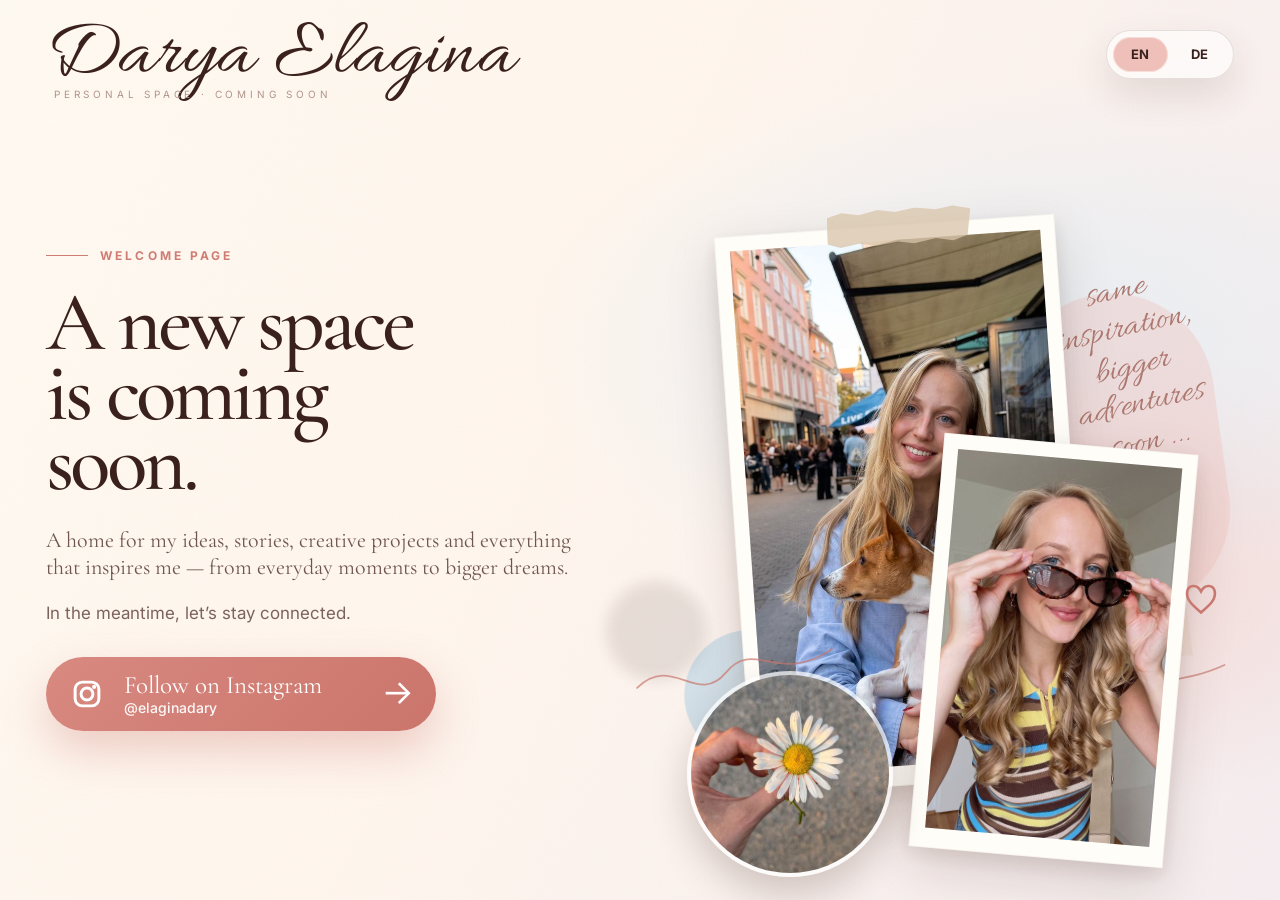
==== commit f702fded: "Scale down desktop layout" ====
--- a/public/index.html
+++ b/public/index.html
@@ -13,7 +13,7 @@
 <link rel="preconnect" href="https://fonts.gstatic.com" crossorigin>
 <link href="https://fonts.googleapis.com/css2?family=Allura&family=Cormorant+Garamond:wght@400;500;600&family=Inter:wght@400;500;600;700&display=swap" rel="stylesheet">
 <style>
-:root{--cream:#fff8ef;--ink:#3a211d;--ink-soft:#6f5550;--rose:#cf7d73;--paper:#fffdf8;--shadow:0 24px 65px rgba(75,45,34,.18),0 8px 22px rgba(75,45,34,.12)}*{box-sizing:border-box}html{min-height:100%;background:var(--cream)}body{margin:0;min-height:100%;font-family:Inter,system-ui,-apple-system,Segoe UI,sans-serif;color:var(--ink);overflow-x:hidden;background:radial-gradient(760px 420px at 78% 38%,rgba(216,236,248,.58),transparent 62%),radial-gradient(520px 340px at 87% 64%,rgba(238,193,186,.44),transparent 68%),linear-gradient(115deg,#fffaf2 0%,#fff6ee 43%,#f5edf0 100%)}body:before{content:"";position:fixed;inset:0;pointer-events:none;opacity:.34;background-image:url("data:image/svg+xml,%3Csvg xmlns='http://www.w3.org/2000/svg' width='220' height='220'%3E%3Cfilter id='n'%3E%3CfeTurbulence type='fractalNoise' baseFrequency='.72' numOctaves='3' stitchTiles='stitch'/%3E%3CfeColorMatrix values='0 0 0 0 .42 0 0 0 0 .31 0 0 0 0 .25 0 0 0 .08 0'/%3E%3C/filter%3E%3Crect width='100%25' height='100%25' filter='url(%23n)'/%3E%3C/svg%3E")}.page{position:relative;z-index:1;min-height:100vh;max-width:1560px;margin:0 auto;padding:48px clamp(28px,4.5vw,78px) 54px;display:grid;grid-template-columns:minmax(470px,.94fr) minmax(560px,1.06fr);grid-template-rows:auto 1fr;column-gap:clamp(34px,5vw,82px)}.header{grid-column:1/-1;display:flex;justify-content:space-between;align-items:flex-start;gap:24px}.brand{display:inline-grid;gap:4px;text-decoration:none;color:var(--ink)}.brand__name{font-family:Allura,cursive;font-size:clamp(76px,7.5vw,126px);line-height:.68;letter-spacing:.01em}.brand__meta{font-size:11px;letter-spacing:.42em;text-transform:uppercase;color:#b0948b;margin-left:10px}.lang{display:flex;gap:6px;padding:7px;border:1px solid rgba(58,33,29,.12);border-radius:999px;background:rgba(255,255,255,.58);box-shadow:0 18px 42px rgba(67,45,36,.13);backdrop-filter:blur(10px)}.lang button{border:0;border-radius:999px;background:transparent;color:var(--ink);font:700 14px/1 Inter,sans-serif;letter-spacing:.04em;padding:13px 21px;cursor:pointer}.lang button[aria-pressed="true"]{background:#efc0b9;box-shadow:inset 0 0 0 1px rgba(255,255,255,.45)}.copy{align-self:center;max-width:610px;padding:66px 0 42px}.eyebrow{display:flex;align-items:center;gap:14px;margin:0 0 36px;color:var(--rose);font-size:14px;line-height:1;font-weight:700;letter-spacing:.28em;text-transform:uppercase}.eyebrow:before{content:"";width:48px;height:1px;background:var(--rose)}h1{font-family:"Cormorant Garamond",Georgia,serif;font-weight:500;font-size:clamp(80px,8vw,138px);line-height:.84;letter-spacing:-.045em;margin:0;max-width:640px}.lead{font-family:"Cormorant Garamond",Georgia,serif;font-size:clamp(25px,2vw,32px);line-height:1.24;color:var(--ink-soft);margin:38px 0 0;max-width:610px}.lead.small{font-family:Inter,system-ui,sans-serif;font-size:19px;line-height:1.6;margin-top:28px;color:#7c625d}.cta{display:inline-flex;align-items:center;gap:22px;margin-top:42px;padding:20px 28px 20px 26px;min-width:450px;border-radius:999px;background:linear-gradient(135deg,#d88980,#cb756c);color:#fff;text-decoration:none;box-shadow:0 22px 54px rgba(198,111,103,.34);transition:transform .25s ease,box-shadow .25s ease}.cta:hover{transform:translateY(-3px);box-shadow:0 28px 70px rgba(198,111,103,.42)}.cta__icon{width:44px;height:44px;flex:0 0 auto}.cta__text{display:grid;gap:4px;font-family:"Cormorant Garamond",Georgia,serif;font-size:28px;line-height:1}.cta__text small{font-family:Inter,system-ui,sans-serif;font-size:16px;font-weight:500;opacity:.95}.cta__arrow{font-size:40px;line-height:1;margin-left:auto;transform:translateY(-2px)}.hero{position:relative;align-self:center;min-height:710px}.blob{position:absolute;border-radius:999px;filter:blur(.1px);pointer-events:none}.blob.blue{left:9%;bottom:7%;width:440px;height:150px;background:rgba(185,211,228,.62);transform:rotate(-13deg)}.blob.rose{right:2%;top:18%;width:230px;height:370px;background:rgba(239,193,186,.38);transform:rotate(-8deg)}.wash{position:absolute;right:4%;bottom:13%;width:330px;height:170px;background:rgba(230,210,190,.45);clip-path:polygon(4% 36%,28% 10%,60% 22%,98% 0,92% 92%,50% 76%,16% 100%);transform:rotate(-15deg)}.photo{position:absolute;background:var(--paper);padding:16px 16px 22px;box-shadow:var(--shadow);border:1px solid rgba(61,37,29,.04)}.photo img{display:block;width:100%;height:100%;object-fit:cover;background:#eee}.photo.main{left:10%;top:42px;width:min(470px,58%);height:650px;transform:rotate(-4deg);z-index:2}.photo.main img{object-position:center 45%}.photo.side{right:0;top:300px;width:min(390px,45%);height:490px;transform:rotate(5deg);z-index:4}.photo.side img{object-position:center 36%}.tape{position:absolute;top:-18px;left:34%;width:170px;height:42px;background:rgba(216,197,170,.75);clip-path:polygon(1% 13%,11% 2%,23% 11%,36% 0,48% 9%,62% 0,76% 9%,88% 2%,100% 13%,97% 86%,87% 98%,75% 89%,60% 99%,49% 91%,34% 99%,22% 90%,9% 98%,0 86%);z-index:7}.note{position:absolute;right:5%;top:110px;z-index:1;font-family:Allura,cursive;font-size:42px;line-height:1.04;color:#a66d63;transform:rotate(-13deg);opacity:.9;text-align:center}.note span{display:block}.note .heart{font-family:Inter,sans-serif;font-size:30px;margin-top:2px}.daisy{position:absolute;right:56%;bottom:-92px;width:206px;height:206px;border-radius:999px;background:rgba(255,255,255,.7);padding:4px;box-shadow:0 18px 36px rgba(68,46,34,.22);z-index:6}.daisy img{width:100%;height:100%;object-fit:cover;border-radius:999px}.daisy:after{display:none!important;content:none!important}.line{position:absolute;right:1%;bottom:0;width:610px;height:140px;z-index:0;overflow:visible}.line path{fill:none;stroke:#ca837a;stroke-width:2;stroke-linecap:round;opacity:.75}.heart-doodle{position:absolute;right:2%;top:455px;width:48px;height:48px;z-index:5}.heart-doodle path{fill:none;stroke:#c97870;stroke-width:4;stroke-linecap:round}.scribble{position:absolute;left:0;bottom:95px;width:230px;height:70px;z-index:5}.scribble path{fill:none;stroke:#c97870;stroke-width:2;stroke-linecap:round;opacity:.7}.shadow-leaf{position:absolute;left:-180px;bottom:-40px;width:440px;height:440px;opacity:.11;filter:blur(7px);background:radial-gradient(ellipse at 50% 50%,#3d2c23 0 18%,transparent 19% 100%);clip-path:polygon(40% 0,56% 28%,83% 8%,68% 40%,100% 50%,66% 60%,86% 92%,55% 72%,40% 100%,39% 67%,8% 89%,25% 58%,0 45%,30% 39%,10% 8%,38% 30%)}@media(max-width:1160px){.page{grid-template-columns:1fr;grid-template-rows:auto auto auto}.copy{padding-top:70px}.hero{min-height:760px;margin-top:10px}.photo.main{left:6%}.photo.side{right:7%}.note{right:9%}}@media(max-width:680px){.page{padding:28px 18px 40px}.header{align-items:center}.brand__name{font-size:62px}.brand__meta{font-size:9px;letter-spacing:.25em}.lang{padding:5px}.lang button{padding:10px 14px;font-size:12px}.copy{padding-top:56px}.eyebrow{font-size:11px;letter-spacing:.22em;margin-bottom:24px}.eyebrow:before{width:34px}h1{font-size:68px}.lead{font-size:23px}.lead.small{font-size:16px}.cta{min-width:0;width:100%;padding:17px 20px;gap:16px}.cta__text{font-size:24px}.cta__icon{width:36px;height:36px}.hero{min-height:620px}.photo.main{left:2%;top:32px;width:70%;height:455px}.photo.side{right:0;top:252px;width:47%;height:300px}.note{font-size:30px;right:2%;top:86px}.daisy{width:118px;height:118px;right:42%;bottom:-24px}.heart-doodle{right:4%;top:390px}.line{width:360px;right:-120px}.blob.blue{width:270px;height:100px}.blob.rose{width:150px;height:260px}}
+:root{--cream:#fff8ef;--ink:#3a211d;--ink-soft:#6f5550;--rose:#cf7d73;--paper:#fffdf8;--shadow:0 20px 52px rgba(75,45,34,.17),0 7px 18px rgba(75,45,34,.11)}*{box-sizing:border-box}html{min-height:100%;background:var(--cream)}body{margin:0;min-height:100%;font-family:Inter,system-ui,-apple-system,Segoe UI,sans-serif;color:var(--ink);overflow-x:hidden;background:radial-gradient(760px 420px at 78% 38%,rgba(216,236,248,.58),transparent 62%),radial-gradient(520px 340px at 87% 64%,rgba(238,193,186,.44),transparent 68%),linear-gradient(115deg,#fffaf2 0%,#fff6ee 43%,#f5edf0 100%)}body:before{content:"";position:fixed;inset:0;pointer-events:none;opacity:.34;background-image:url("data:image/svg+xml,%3Csvg xmlns='http://www.w3.org/2000/svg' width='220' height='220'%3E%3Cfilter id='n'%3E%3CfeTurbulence type='fractalNoise' baseFrequency='.72' numOctaves='3' stitchTiles='stitch'/%3E%3CfeColorMatrix values='0 0 0 0 .42 0 0 0 0 .31 0 0 0 0 .25 0 0 0 .08 0'/%3E%3C/filter%3E%3Crect width='100%25' height='100%25' filter='url(%23n)'/%3E%3C/svg%3E")}.page{position:relative;z-index:1;min-height:100svh;max-width:1390px;margin:0 auto;padding:30px clamp(24px,3.6vw,58px) 30px;display:grid;grid-template-columns:minmax(405px,.93fr) minmax(505px,1.07fr);grid-template-rows:auto 1fr;column-gap:clamp(24px,4vw,58px)}.header{grid-column:1/-1;display:flex;justify-content:space-between;align-items:flex-start;gap:24px}.brand{display:inline-grid;gap:3px;text-decoration:none;color:var(--ink)}.brand__name{font-family:Allura,cursive;font-size:clamp(64px,6.35vw,104px);line-height:.68;letter-spacing:.01em}.brand__meta{font-size:10px;letter-spacing:.38em;text-transform:uppercase;color:#b0948b;margin-left:8px}.lang{display:flex;gap:5px;padding:6px;border:1px solid rgba(58,33,29,.12);border-radius:999px;background:rgba(255,255,255,.58);box-shadow:0 16px 36px rgba(67,45,36,.12);backdrop-filter:blur(10px)}.lang button{border:0;border-radius:999px;background:transparent;color:var(--ink);font:700 13px/1 Inter,sans-serif;letter-spacing:.04em;padding:11px 18px;cursor:pointer}.lang button[aria-pressed="true"]{background:#efc0b9;box-shadow:inset 0 0 0 1px rgba(255,255,255,.45)}.copy{align-self:center;max-width:560px;padding:36px 0 26px}.eyebrow{display:flex;align-items:center;gap:12px;margin:0 0 26px;color:var(--rose);font-size:12px;line-height:1;font-weight:700;letter-spacing:.26em;text-transform:uppercase}.eyebrow:before{content:"";width:42px;height:1px;background:var(--rose)}h1{font-family:"Cormorant Garamond",Georgia,serif;font-weight:500;font-size:clamp(66px,6.55vw,112px);line-height:.84;letter-spacing:-.045em;margin:0;max-width:560px}.lead{font-family:"Cormorant Garamond",Georgia,serif;font-size:clamp(22px,1.7vw,28px);line-height:1.23;color:var(--ink-soft);margin:28px 0 0;max-width:540px}.lead.small{font-family:Inter,system-ui,sans-serif;font-size:17px;line-height:1.52;margin-top:20px;color:#7c625d}.cta{display:inline-flex;align-items:center;gap:18px;margin-top:30px;padding:16px 23px 16px 22px;min-width:390px;border-radius:999px;background:linear-gradient(135deg,#d88980,#cb756c);color:#fff;text-decoration:none;box-shadow:0 19px 46px rgba(198,111,103,.32);transition:transform .25s ease,box-shadow .25s ease}.cta:hover{transform:translateY(-3px);box-shadow:0 24px 60px rgba(198,111,103,.4)}.cta__icon{width:38px;height:38px;flex:0 0 auto}.cta__text{display:grid;gap:3px;font-family:"Cormorant Garamond",Georgia,serif;font-size:25px;line-height:1}.cta__text small{font-family:Inter,system-ui,sans-serif;font-size:14px;font-weight:500;opacity:.95}.cta__arrow{font-size:34px;line-height:1;margin-left:auto;transform:translateY(-2px)}.hero{position:relative;align-self:center;min-height:600px}.blob{position:absolute;border-radius:999px;filter:blur(.1px);pointer-events:none}.blob.blue{left:9%;bottom:9%;width:390px;height:130px;background:rgba(185,211,228,.62);transform:rotate(-13deg)}.blob.rose{right:2%;top:18%;width:205px;height:320px;background:rgba(239,193,186,.38);transform:rotate(-8deg)}.wash{position:absolute;right:5%;bottom:14%;width:290px;height:150px;background:rgba(230,210,190,.45);clip-path:polygon(4% 36%,28% 10%,60% 22%,98% 0,92% 92%,50% 76%,16% 100%);transform:rotate(-15deg)}.photo{position:absolute;background:var(--paper);padding:14px 14px 19px;box-shadow:var(--shadow);border:1px solid rgba(61,37,29,.04)}.photo img{display:block;width:100%;height:100%;object-fit:cover;background:#eee}.photo.main{left:11%;top:24px;width:min(410px,56%);height:560px;transform:rotate(-4deg);z-index:2}.photo.main img{object-position:center 45%}.photo.side{right:2%;top:242px;width:min(335px,42%);height:415px;transform:rotate(5deg);z-index:4}.photo.side img{object-position:center 36%}.tape{position:absolute;top:-17px;left:33%;width:145px;height:36px;background:rgba(216,197,170,.75);clip-path:polygon(1% 13%,11% 2%,23% 11%,36% 0,48% 9%,62% 0,76% 9%,88% 2%,100% 13%,97% 86%,87% 98%,75% 89%,60% 99%,49% 91%,34% 99%,22% 90%,9% 98%,0 86%);z-index:7}.note{position:absolute;right:5%;top:86px;z-index:1;font-family:Allura,cursive;font-size:37px;line-height:1.04;color:#a66d63;transform:rotate(-13deg);opacity:.9;text-align:center}.note span{display:block}.note .heart{font-family:Inter,sans-serif;font-size:26px;margin-top:2px}.daisy{position:absolute;right:56%;bottom:-92px;width:206px;height:206px;border-radius:999px;background:rgba(255,255,255,.7);padding:4px;box-shadow:0 18px 36px rgba(68,46,34,.22);z-index:6}.daisy img{width:100%;height:100%;object-fit:cover;border-radius:999px}.daisy:after{display:none!important;content:none!important}.line{position:absolute;right:1%;bottom:0;width:540px;height:125px;z-index:0;overflow:visible}.line path{fill:none;stroke:#ca837a;stroke-width:2;stroke-linecap:round;opacity:.75}.heart-doodle{position:absolute;right:2%;top:392px;width:42px;height:42px;z-index:5}.heart-doodle path{fill:none;stroke:#c97870;stroke-width:4;stroke-linecap:round}.scribble{position:absolute;left:1%;bottom:82px;width:205px;height:62px;z-index:5}.scribble path{fill:none;stroke:#c97870;stroke-width:2;stroke-linecap:round;opacity:.7}.shadow-leaf{position:absolute;left:-160px;bottom:-36px;width:380px;height:380px;opacity:.11;filter:blur(7px);background:radial-gradient(ellipse at 50% 50%,#3d2c23 0 18%,transparent 19% 100%);clip-path:polygon(40% 0,56% 28%,83% 8%,68% 40%,100% 50%,66% 60%,86% 92%,55% 72%,40% 100%,39% 67%,8% 89%,25% 58%,0 45%,30% 39%,10% 8%,38% 30%)}@media(max-width:1160px){.page{grid-template-columns:1fr;grid-template-rows:auto auto auto;max-width:920px}.copy{padding-top:70px}.hero{min-height:760px;margin-top:10px}.photo.main{left:6%;top:42px;width:min(470px,58%);height:650px}.photo.side{right:7%;top:300px;width:min(390px,45%);height:490px}.note{right:9%;top:110px}.heart-doodle{top:455px}.scribble{left:0;bottom:95px;width:230px}.line{right:1%;bottom:0;width:610px;height:140px}.blob.blue{width:440px;height:150px}.blob.rose{width:230px;height:370px}}@media(max-width:680px){.page{padding:28px 18px 40px}.header{align-items:center}.brand__name{font-size:62px}.brand__meta{font-size:9px;letter-spacing:.25em}.lang{padding:5px}.lang button{padding:10px 14px;font-size:12px}.copy{padding-top:56px}.eyebrow{font-size:11px;letter-spacing:.22em;margin-bottom:24px}.eyebrow:before{width:34px}h1{font-size:68px}.lead{font-size:23px}.lead.small{font-size:16px}.cta{min-width:0;width:100%;padding:17px 20px;gap:16px}.cta__text{font-size:24px}.cta__icon{width:36px;height:36px}.hero{min-height:620px}.photo.main{left:2%;top:32px;width:70%;height:455px}.photo.side{right:0;top:252px;width:47%;height:300px}.note{font-size:30px;right:2%;top:86px}.daisy{width:118px;height:118px;right:42%;bottom:-24px}.heart-doodle{right:4%;top:390px}.line{width:360px;right:-120px}.blob.blue{width:270px;height:100px}.blob.rose{width:150px;height:260px}}
 </style>
 </head>
 <body>
